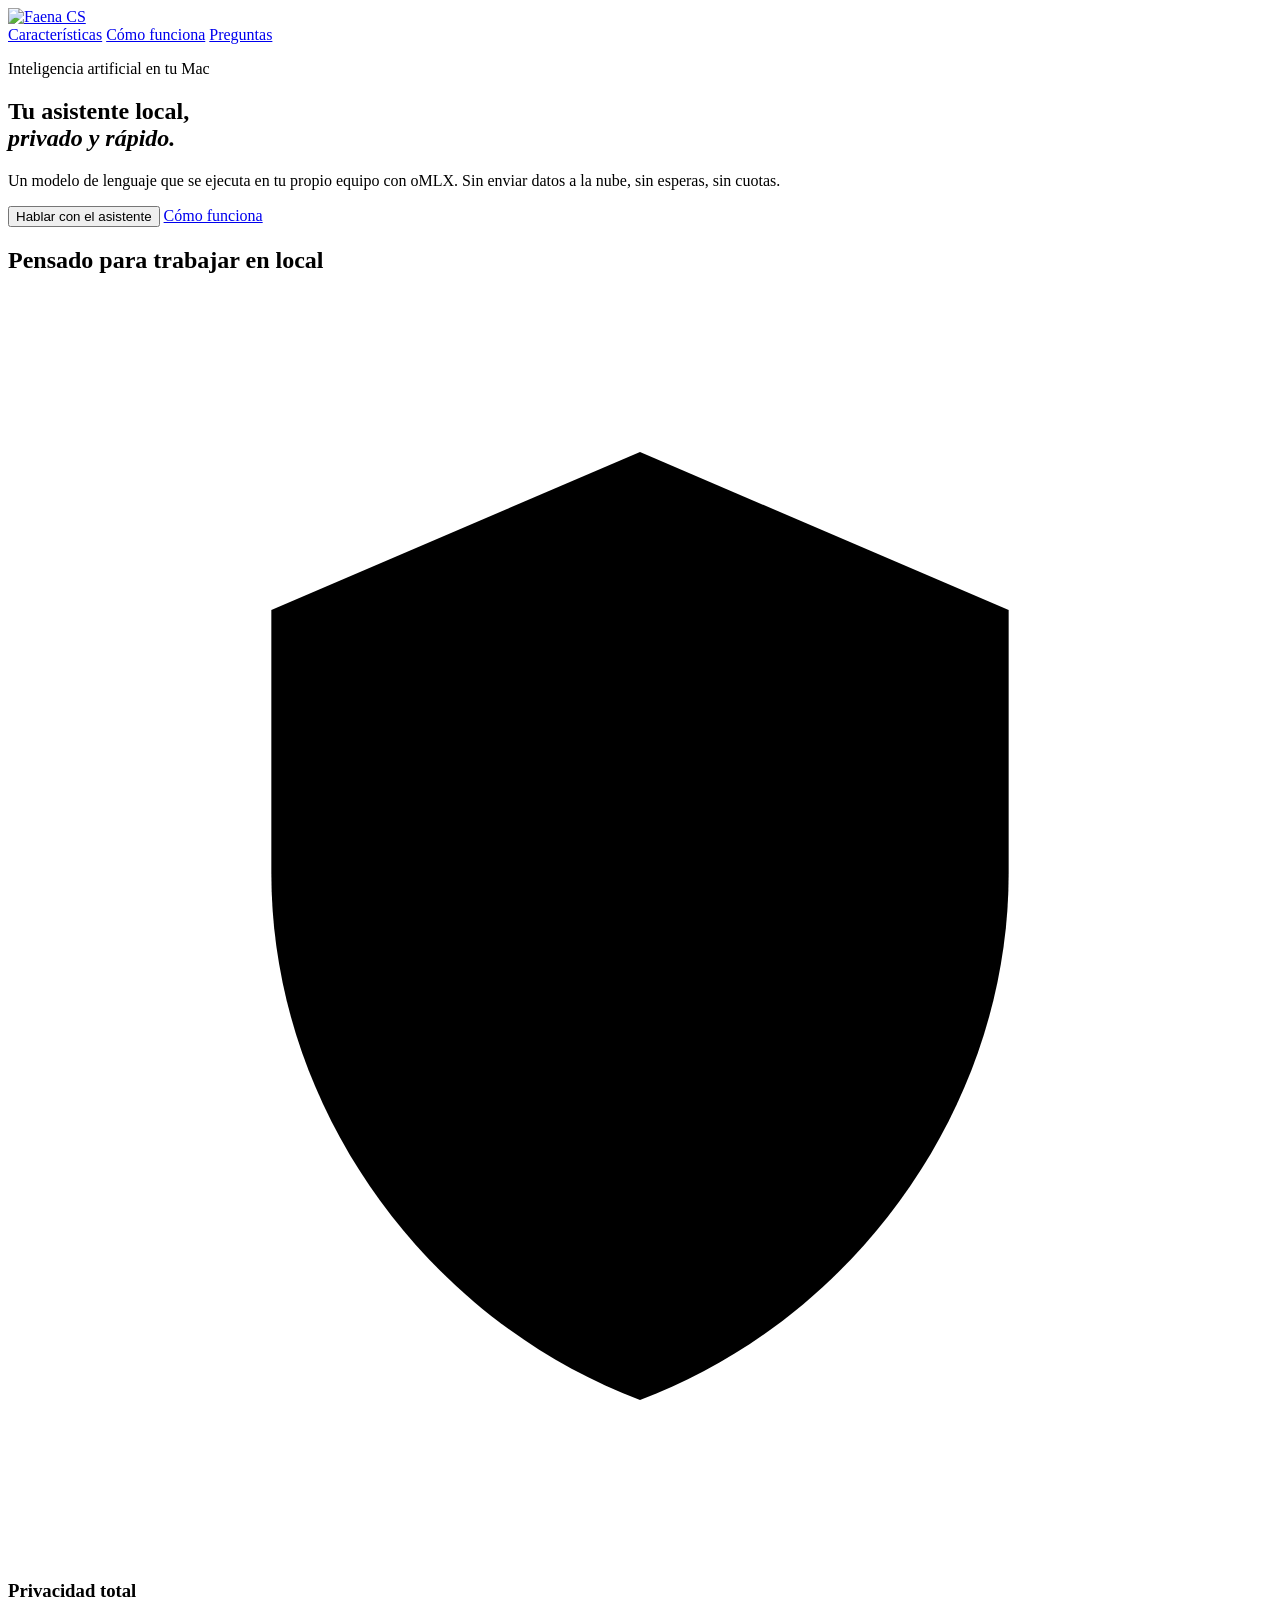
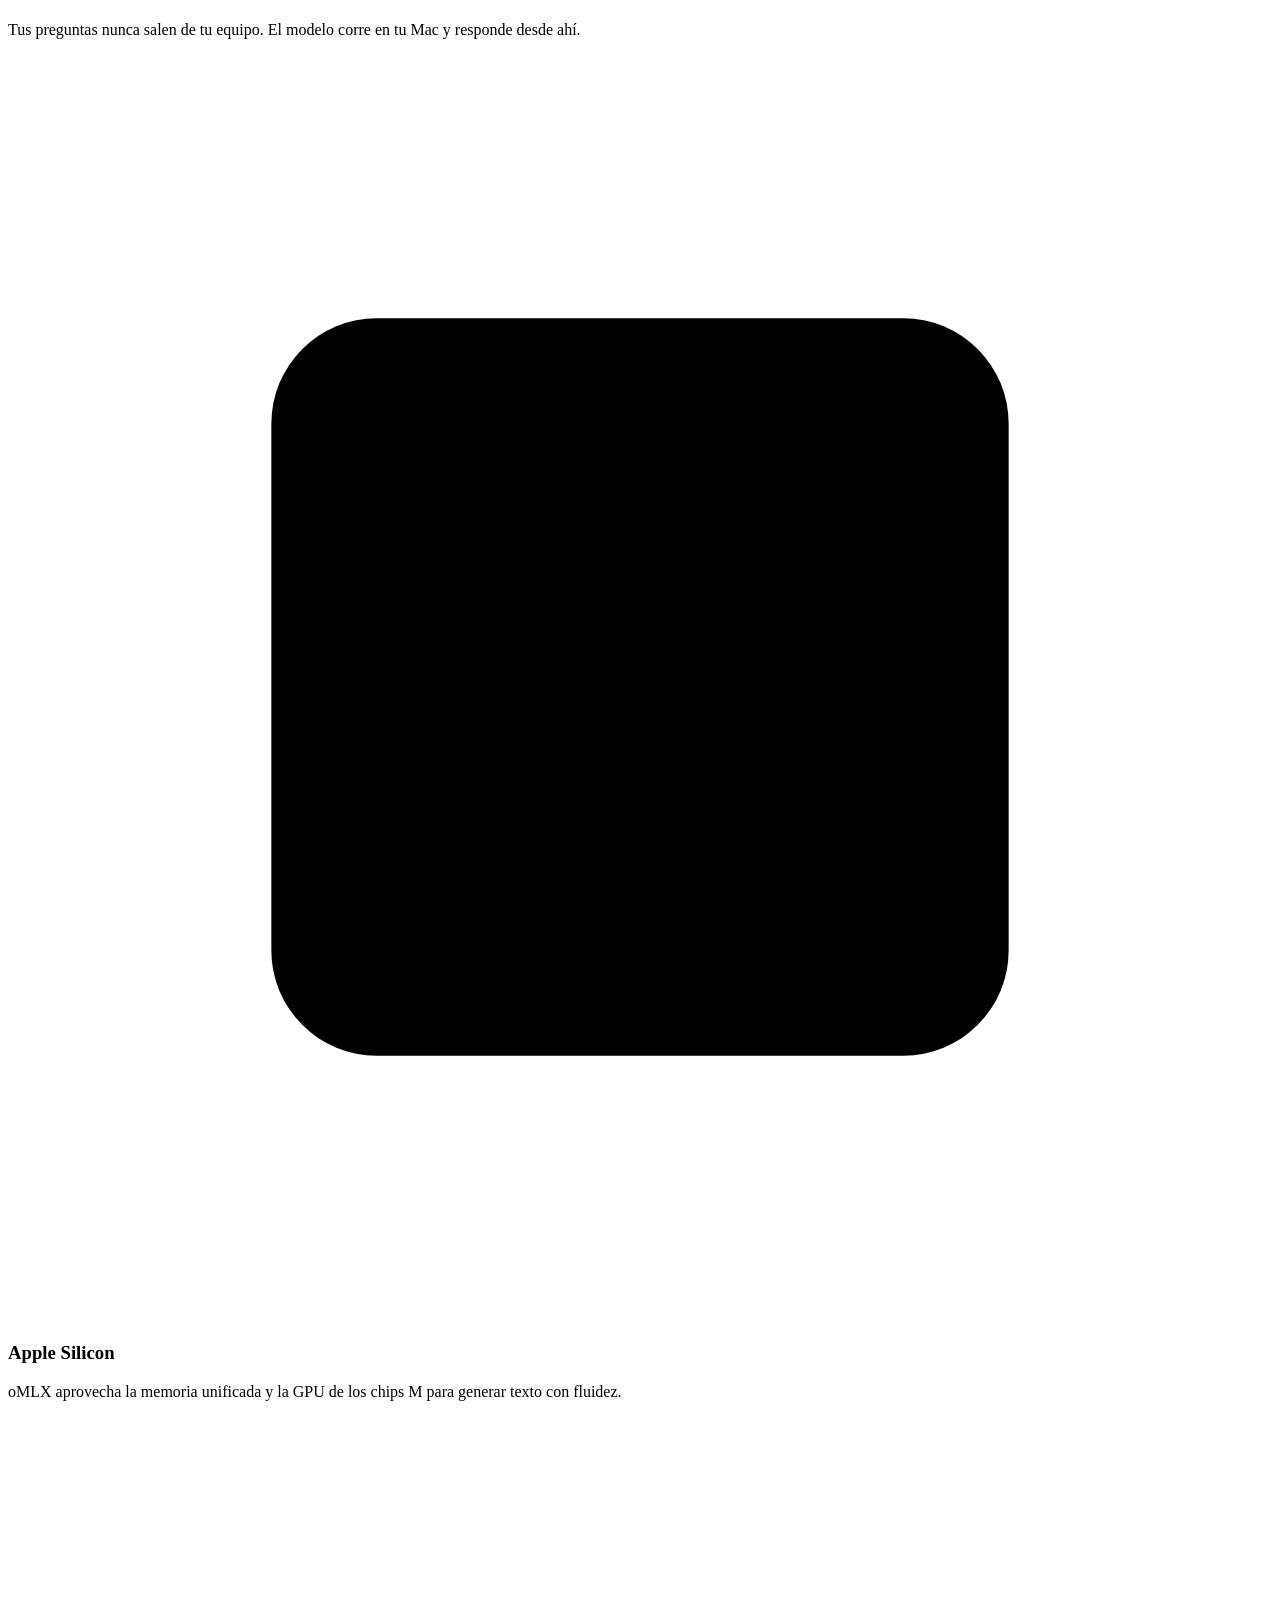
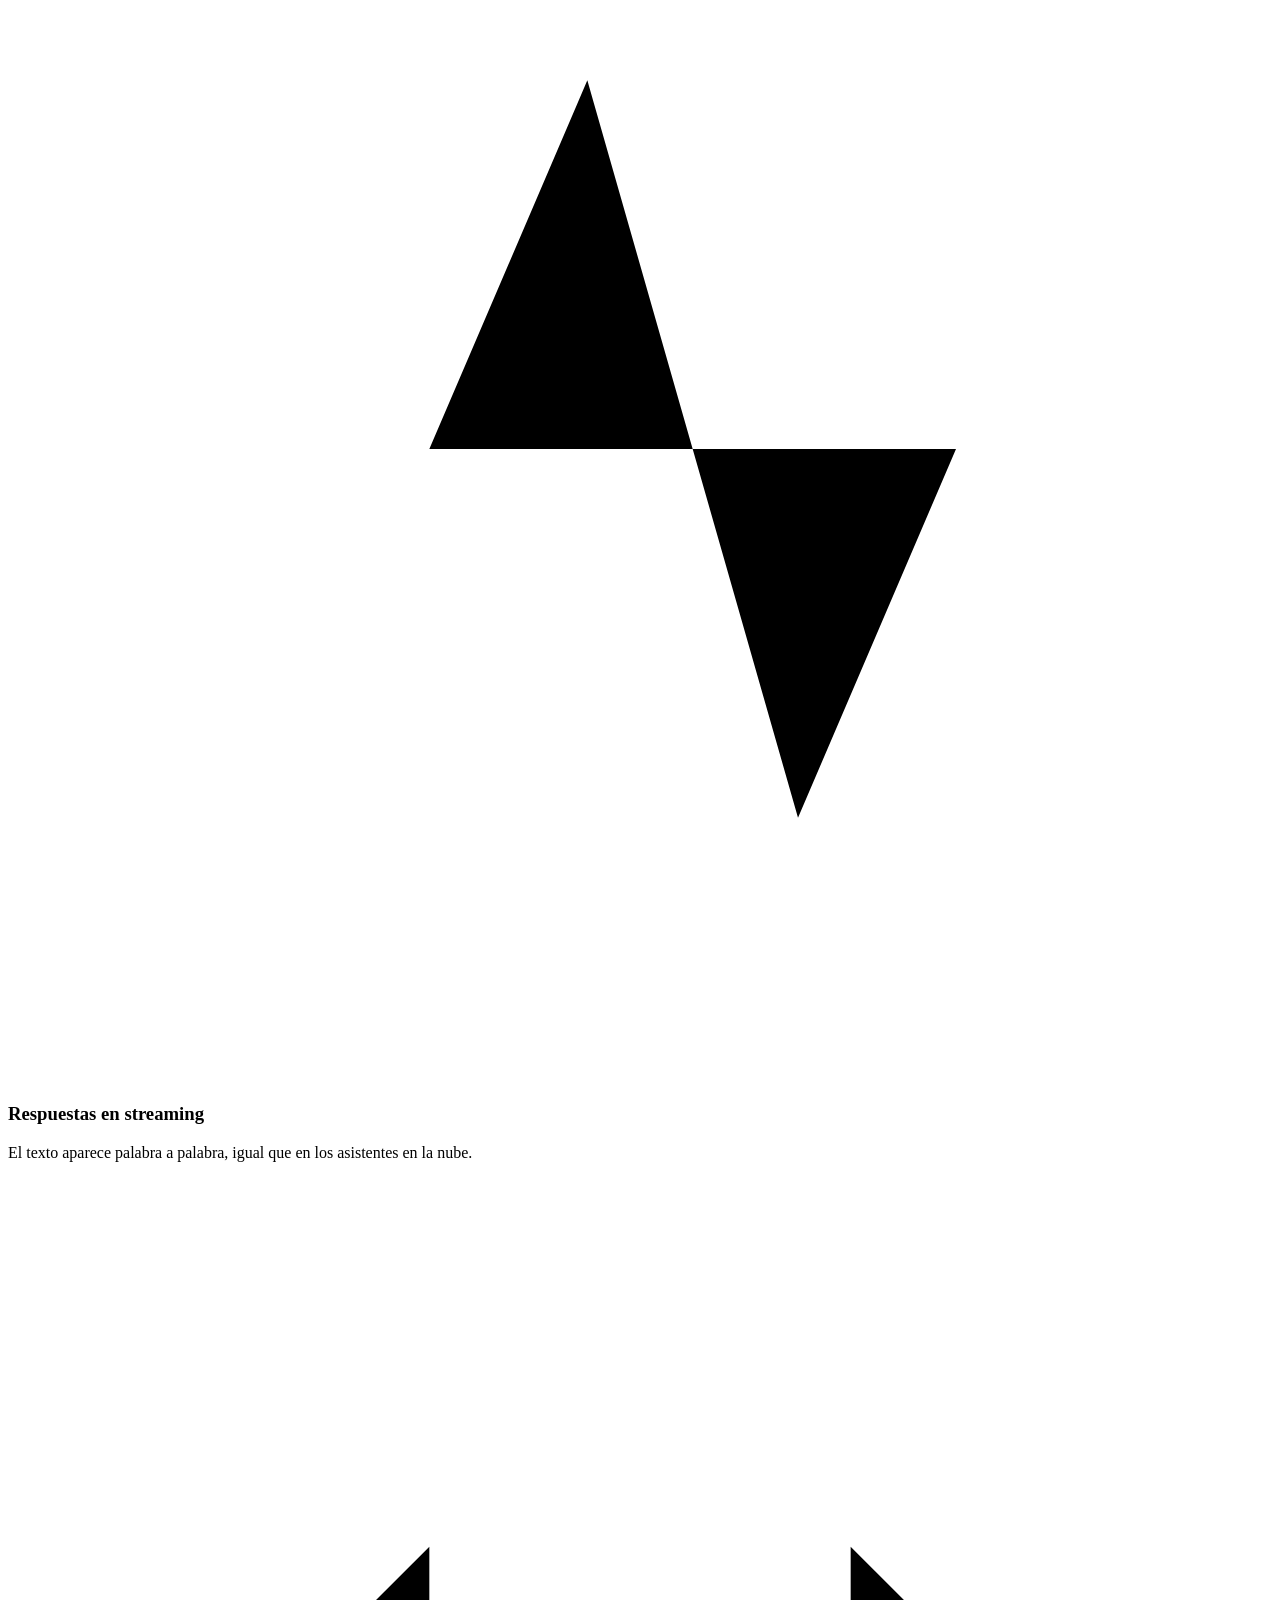
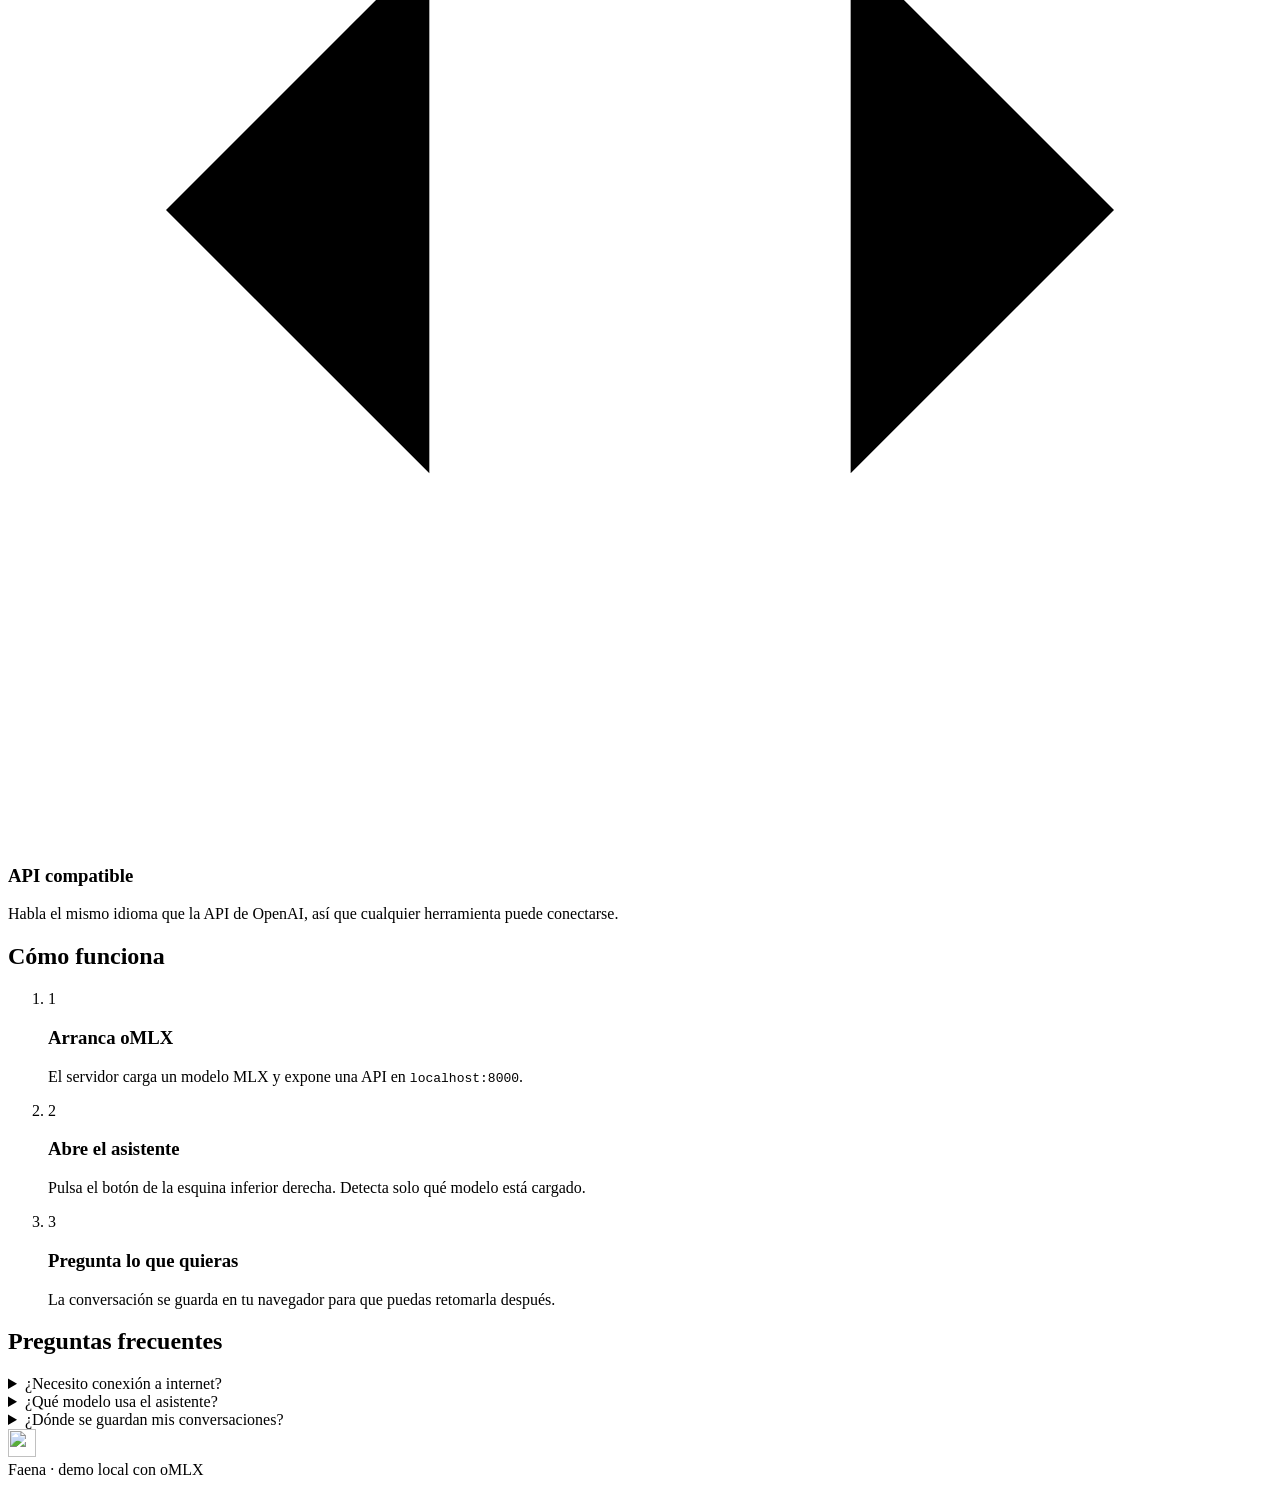
==== index.html @ 5f4c69a7 "Tema visual del asistente inspirado en wodobox.com - Paleta azul marino #002B49 + coral #FF375A, tip" ====
<!doctype html>
<html lang="es">
<head>
  <meta charset="utf-8">
  <meta name="viewport" content="width=device-width, initial-scale=1">
  <title>Faena · Asistente local</title>
  <meta name="description" content="Demo de un asistente de IA que se ejecuta en local con oMLX.">
  <link rel="icon" href="img/favicon.ico" sizes="any">
  <link rel="icon" type="image/png" sizes="32x32" href="img/favicon-32.png">
  <link rel="icon" type="image/png" sizes="16x16" href="img/favicon-16.png">
  <link rel="apple-touch-icon" href="img/apple-touch-icon.png">
  <link rel="preconnect" href="https://fonts.googleapis.com">
  <link rel="preconnect" href="https://fonts.gstatic.com" crossorigin>
  <link href="https://fonts.googleapis.com/css2?family=Inter:wght@400;500;600;700&family=Instrument+Serif:ital@0;1&family=Open+Sans:ital,wght@0,400;0,600;0,700;1,700&display=swap" rel="stylesheet">
  <link rel="stylesheet" href="css/site.css">
  <link rel="stylesheet" href="assistant/assistant.css">
</head>
<body>
  <header class="site-header">
    <div class="container nav">
      <a href="#" class="brand" aria-label="Faena — inicio"><img class="brand-symbol" src="img/faena-symbol.png" alt=""><img class="brand-wordmark" src="img/faena-wordmark.png" alt="Faena CS"></a>
      <nav aria-label="Principal">
        <a href="#caracteristicas">Características</a>
        <a href="#como-funciona">Cómo funciona</a>
        <a href="#faq">Preguntas</a>
      </nav>
    </div>
  </header>

  <main>
    <section class="hero">
      <div class="container">
        <p class="eyebrow">Inteligencia artificial en tu Mac</p>
        <h1>Tu asistente local,<br><em>privado y rápido.</em></h1>
        <p class="lead">Un modelo de lenguaje que se ejecuta en tu propio equipo con oMLX. Sin enviar datos a la nube, sin esperas, sin cuotas.</p>
        <div class="hero-actions">
          <button class="btn primary" type="button" data-open-assistant>Hablar con el asistente</button>
          <a class="btn ghost" href="#como-funciona">Cómo funciona</a>
        </div>
      </div>
    </section>

    <section id="caracteristicas" class="section">
      <div class="container">
        <h2 class="section-title">Pensado para trabajar en local</h2>
        <div class="features">
          <article class="feature">
            <div class="feature-icon" aria-hidden="true">
              <svg viewBox="0 0 24 24"><path d="M12 3l7 3v5c0 4.5-3 8.5-7 10-4-1.5-7-5.5-7-10V6l7-3z"/></svg>
            </div>
            <h3>Privacidad total</h3>
            <p>Tus preguntas nunca salen de tu equipo. El modelo corre en tu Mac y responde desde ahí.</p>
          </article>
          <article class="feature">
            <div class="feature-icon" aria-hidden="true">
              <svg viewBox="0 0 24 24"><rect x="5" y="5" width="14" height="14" rx="2"/><path d="M9 1v4M15 1v4M9 19v4M15 19v4M1 9h4M1 15h4M19 9h4M19 15h4"/></svg>
            </div>
            <h3>Apple Silicon</h3>
            <p>oMLX aprovecha la memoria unificada y la GPU de los chips M para generar texto con fluidez.</p>
          </article>
          <article class="feature">
            <div class="feature-icon" aria-hidden="true">
              <svg viewBox="0 0 24 24"><path d="M4 12h4l3-7 4 14 3-7h2"/></svg>
            </div>
            <h3>Respuestas en streaming</h3>
            <p>El texto aparece palabra a palabra, igual que en los asistentes en la nube.</p>
          </article>
          <article class="feature">
            <div class="feature-icon" aria-hidden="true">
              <svg viewBox="0 0 24 24"><path d="M8 7l-5 5 5 5M16 7l5 5-5 5M13 4l-2 16"/></svg>
            </div>
            <h3>API compatible</h3>
            <p>Habla el mismo idioma que la API de OpenAI, así que cualquier herramienta puede conectarse.</p>
          </article>
        </div>
      </div>
    </section>

    <section id="como-funciona" class="section alt">
      <div class="container">
        <h2 class="section-title">Cómo funciona</h2>
        <ol class="steps">
          <li><span class="step-n">1</span><div><h3>Arranca oMLX</h3><p>El servidor carga un modelo MLX y expone una API en <code>localhost:8000</code>.</p></div></li>
          <li><span class="step-n">2</span><div><h3>Abre el asistente</h3><p>Pulsa el botón de la esquina inferior derecha. Detecta solo qué modelo está cargado.</p></div></li>
          <li><span class="step-n">3</span><div><h3>Pregunta lo que quieras</h3><p>La conversación se guarda en tu navegador para que puedas retomarla después.</p></div></li>
        </ol>
      </div>
    </section>

    <section id="faq" class="section">
      <div class="container narrow">
        <h2 class="section-title">Preguntas frecuentes</h2>
        <details class="faq"><summary>¿Necesito conexión a internet?</summary><p>No para conversar: el modelo se ejecuta en tu equipo. Solo hace falta que oMLX esté en marcha.</p></details>
        <details class="faq"><summary>¿Qué modelo usa el asistente?</summary><p>El que tengas cargado en oMLX en ese momento. Si no hay ninguno cargado, usa el modelo por defecto del servidor.</p></details>
        <details class="faq"><summary>¿Dónde se guardan mis conversaciones?</summary><p>Solo en el almacenamiento local de este navegador. Puedes borrarlas con «Nueva conversación».</p></details>
      </div>
    </section>
  </main>

  <footer class="site-footer">
    <div class="container"><img class="footer-logo" src="img/faena-symbol.png" alt="" width="28" height="28"><div>Faena · demo local con oMLX</div></div>
  </footer>

  <script src="config.js"></script>
  <script src="contexto.js"></script>
  <script src="assistant/assistant.js"></script>
  <script>
    document.querySelectorAll('[data-open-assistant]').forEach(b => b.addEventListener('click', () => window.omlxAssistant?.open()));
  </script>
</body>
</html>
---- assistant/assistant.css ----
/* Widget del asistente oMLX — todo va bajo .oa-root para no chocar con la página */
.oa-root {
  --oa-bg: #ffffff;
  --oa-surface: #f5f4f1;
  --oa-text: #1a1a1a;
  --oa-muted: #75716a;
  --oa-border: #e6e2da;
  --oa-accent: #5b5bd6;
  --oa-accent-text: #ffffff;
  --oa-user: #5b5bd6;
  --oa-user-text: #ffffff;
  --oa-ok: #22a06b;
  --oa-err: #d9534f;
  --oa-shadow: 0 24px 60px rgba(20, 20, 40, .18), 0 4px 14px rgba(20, 20, 40, .08);
  font: 15px/1.55 'Inter', -apple-system, BlinkMacSystemFont, 'Segoe UI', sans-serif;
  color: var(--oa-text);
}
@media (prefers-color-scheme: dark) {
  .oa-root {
    --oa-bg: #19191d;
    --oa-surface: #222227;
    --oa-text: #ececee;
    --oa-muted: #a3a2a9;
    --oa-border: #2f2f36;
    --oa-accent: #8b8bff;
    --oa-accent-text: #0e0e1a;
    --oa-user: #3b3b8f;
    --oa-user-text: #f2f2ff;
    --oa-ok: #3ecf8e;
    --oa-err: #ff7b72;
    --oa-shadow: 0 24px 60px rgba(0, 0, 0, .55);
  }
}
.oa-root *, .oa-root *::before, .oa-root *::after { box-sizing: border-box; }

/* botón lanzador */
.oa-launcher {
  position: fixed; right: 24px; bottom: 24px; z-index: 2147483000;
  width: 60px; height: 60px; border-radius: 50%; border: none; cursor: pointer;
  background: var(--oa-accent); color: var(--oa-accent-text);
  box-shadow: 0 10px 30px color-mix(in srgb, var(--oa-accent) 45%, transparent);
  display: grid; place-items: center;
  transition: transform .2s ease, box-shadow .2s ease;
}
.oa-launcher:hover { transform: scale(1.06); }
.oa-launcher:focus-visible { outline: 3px solid color-mix(in srgb, var(--oa-accent) 45%, transparent); outline-offset: 3px; }
.oa-launcher svg { width: 26px; height: 26px; fill: none; stroke: currentColor; stroke-width: 2; stroke-linecap: round; stroke-linejoin: round; position: absolute; transition: transform .25s ease, opacity .2s ease; }
.oa-launcher .oa-ic-close { opacity: 0; transform: rotate(-90deg) scale(.6); }
.oa-open .oa-launcher .oa-ic-chat { opacity: 0; transform: rotate(90deg) scale(.6); }
.oa-open .oa-launcher .oa-ic-close { opacity: 1; transform: none; }
.oa-launcher .oa-dot { position: absolute; top: 3px; right: 3px; width: 13px; height: 13px; border: 2px solid var(--oa-bg); }

.oa-dot { display: inline-block; width: 8px; height: 8px; border-radius: 50%; background: var(--oa-muted); flex: none; }
.oa-dot[data-state="ok"] { background: var(--oa-ok); }
.oa-dot[data-state="error"] { background: var(--oa-err); }
.oa-dot[data-state="checking"] { animation: oa-pulse 1.2s ease-in-out infinite; }
@keyframes oa-pulse { 50% { opacity: .35; } }

/* panel */
.oa-panel {
  position: fixed; right: 24px; bottom: 100px; z-index: 2147483000;
  width: var(--oa-w, 380px); height: var(--oa-h, min(580px, calc(100vh - 130px)));
  max-width: calc(100vw - 48px); max-height: calc(100vh - 124px);
  background: var(--oa-bg); border: 1px solid var(--oa-border); border-radius: 20px;
  box-shadow: var(--oa-shadow);
  display: flex; flex-direction: column; overflow: hidden;
  transform-origin: bottom right;
  opacity: 0; transform: translateY(12px) scale(.96); pointer-events: none; visibility: hidden;
  transition: opacity .2s ease, transform .22s cubic-bezier(.2, .9, .3, 1.1), visibility 0s linear .22s;
}
.oa-open .oa-panel { opacity: 1; transform: none; pointer-events: auto; visibility: visible; transition-delay: 0s; }
.oa-panel { transition-property: opacity, transform, visibility, width, height; transition-duration: .2s, .22s, 0s, .2s, .2s; }
.oa-expanded .oa-panel { width: min(880px, calc(100vw - 48px)); height: calc(100vh - 124px); }
.oa-resizing .oa-panel { transition: none; }
.oa-resizing, .oa-resizing * { user-select: none; -webkit-user-select: none; }

/* bordes para cambiar el tamaño (el panel crece hacia arriba y a la izquierda) */
.oa-resize { position: absolute; z-index: 3; touch-action: none; }
.oa-resize-n { top: 0; left: 18px; right: 0; height: 6px; cursor: ns-resize; }
.oa-resize-w { left: 0; top: 18px; bottom: 0; width: 6px; cursor: ew-resize; }
.oa-resize-nw { top: 0; left: 0; width: 18px; height: 18px; cursor: nwse-resize; }
.oa-resize-nw::before { content: ''; position: absolute; top: 6px; left: 6px; width: 8px; height: 8px; border-top: 2px solid var(--oa-muted); border-left: 2px solid var(--oa-muted); border-top-left-radius: 4px; opacity: 0; transition: opacity .15s; }
.oa-panel:hover .oa-resize-nw::before, .oa-resizing .oa-resize-nw::before { opacity: .55; }
.oa-expand .oa-ic-shrink { display: none; }
.oa-expanded .oa-expand .oa-ic-expand { display: none; }
.oa-expanded .oa-expand .oa-ic-shrink { display: block; }

.oa-header { display: flex; align-items: center; gap: 12px; padding: 14px 14px 14px 18px; border-bottom: 1px solid var(--oa-border); }
.oa-avatar { width: 34px; height: 34px; border-radius: 10px; flex: none; background: linear-gradient(135deg, var(--oa-accent), color-mix(in srgb, var(--oa-accent) 45%, #f5a3c7)); }
.oa-avatar.oa-avatar-img { background: none; border-radius: 0; object-fit: contain; }
.oa-title { flex: 1; min-width: 0; }
.oa-title strong { display: block; font-size: 15px; font-weight: 600; letter-spacing: -.01em; }
.oa-status { display: flex; align-items: center; gap: 6px; font-size: 12px; color: var(--oa-muted); white-space: nowrap; overflow: hidden; }
.oa-status span:last-child { overflow: hidden; text-overflow: ellipsis; }
.oa-icon-btn { width: 34px; height: 34px; border-radius: 9px; border: none; background: transparent; color: var(--oa-muted); cursor: pointer; display: grid; place-items: center; flex: none; }
.oa-icon-btn:hover { background: var(--oa-surface); color: var(--oa-text); }
.oa-icon-btn svg { width: 18px; height: 18px; fill: none; stroke: currentColor; stroke-width: 2; stroke-linecap: round; stroke-linejoin: round; }

/* mensajes */
.oa-messages { flex: 1; overflow-y: auto; padding: 18px 16px; display: flex; flex-direction: column; gap: 12px; scroll-behavior: smooth; }
.oa-msg { max-width: 86%; padding: 10px 14px; border-radius: 16px; word-wrap: break-word; overflow-wrap: anywhere; animation: oa-in .2s ease; }
@keyframes oa-in { from { opacity: 0; transform: translateY(4px); } }
.oa-msg.oa-assistant { align-self: flex-start; background: var(--oa-surface); border-bottom-left-radius: 6px; }
.oa-msg.oa-user { align-self: flex-end; background: var(--oa-user); color: var(--oa-user-text); border-bottom-right-radius: 6px; white-space: pre-wrap; }
.oa-msg.oa-error { align-self: stretch; max-width: none; background: color-mix(in srgb, var(--oa-err) 10%, transparent); color: var(--oa-err); border: 1px solid color-mix(in srgb, var(--oa-err) 30%, transparent); font-size: 14px; }
.oa-msg.oa-error button { margin-top: 8px; font: inherit; font-size: 13px; font-weight: 600; background: none; border: 1px solid currentColor; color: inherit; border-radius: 8px; padding: 4px 10px; cursor: pointer; }
.oa-msg p { margin: 0 0 8px; }
.oa-msg p:last-child, .oa-msg ul:last-child, .oa-msg ol:last-child, .oa-msg pre:last-child { margin-bottom: 0; }
.oa-msg ul, .oa-msg ol { margin: 0 0 8px; padding-left: 20px; }
.oa-msg h4 { margin: 4px 0 6px; font-size: 15px; }
.oa-msg a { color: var(--oa-accent); }
.oa-msg code { font-family: ui-monospace, SFMono-Regular, Menlo, monospace; font-size: 12.5px; background: color-mix(in srgb, var(--oa-text) 8%, transparent); padding: 1px 5px; border-radius: 5px; }
.oa-msg pre { margin: 0 0 8px; padding: 10px 12px; border-radius: 10px; background: color-mix(in srgb, var(--oa-text) 7%, transparent); overflow-x: auto; }
.oa-msg pre code { background: none; padding: 0; white-space: pre; }
.oa-meta { font-size: 11px; color: var(--oa-muted); margin-top: 6px; }

.oa-typing { display: inline-flex; gap: 4px; padding: 4px 0; }
.oa-typing i { width: 7px; height: 7px; border-radius: 50%; background: var(--oa-muted); animation: oa-bounce 1.2s infinite ease-in-out; }
.oa-typing i:nth-child(2) { animation-delay: .15s; }
.oa-typing i:nth-child(3) { animation-delay: .3s; }
@keyframes oa-bounce { 0%, 60%, 100% { transform: translateY(0); opacity: .4; } 30% { transform: translateY(-4px); opacity: 1; } }

/* solicitud lista para enviar */
.oa-ticket-bar { display: flex; flex-wrap: wrap; align-items: center; gap: 8px; margin-top: 12px; padding-top: 10px; border-top: 1px solid var(--oa-border); }
.oa-ticket-bar button { font: inherit; font-size: 13px; font-weight: 600; border-radius: 9px; padding: 7px 14px; cursor: pointer; border: 1px solid var(--oa-accent); }
.oa-ticket-send { background: var(--oa-accent); color: var(--oa-accent-text); }
.oa-ticket-fix { background: transparent; color: var(--oa-accent); }
.oa-ticket-bar button:disabled { opacity: .45; cursor: default; }
.oa-ticket-status { font-size: 12px; color: var(--oa-muted); flex-basis: 100%; }
.oa-ticket-status:empty { display: none; }
.oa-ticket-sent { font-size: 12.5px; font-weight: 600; color: var(--oa-ok); }

/* preguntas sugeridas */
.oa-suggest { display: flex; flex-wrap: wrap; gap: 6px; margin-top: -2px; }
.oa-suggest button { font: inherit; font-size: 13px; color: var(--oa-accent); background: transparent; border: 1px solid color-mix(in srgb, var(--oa-accent) 40%, transparent); border-radius: 999px; padding: 6px 12px; cursor: pointer; text-align: left; transition: background .15s; }
.oa-suggest button:hover { background: color-mix(in srgb, var(--oa-accent) 10%, transparent); }

/* entrada */
.oa-composer { padding: 12px; border-top: 1px solid var(--oa-border); }
.oa-input-wrap { display: flex; align-items: flex-end; gap: 8px; background: var(--oa-surface); border: 1px solid var(--oa-border); border-radius: 14px; padding: 6px 6px 6px 14px; transition: border-color .15s, box-shadow .15s; }
.oa-input-wrap:focus-within { border-color: var(--oa-accent); box-shadow: 0 0 0 3px color-mix(in srgb, var(--oa-accent) 18%, transparent); }
.oa-input { flex: 1; border: none; background: transparent; color: var(--oa-text); font: inherit; resize: none; outline: none; max-height: 140px; padding: 7px 0; line-height: 1.45; }
.oa-input::placeholder { color: var(--oa-muted); }
.oa-send { width: 36px; height: 36px; border-radius: 10px; border: none; background: var(--oa-accent); color: var(--oa-accent-text); cursor: pointer; display: grid; place-items: center; flex: none; transition: opacity .15s, transform .15s; }
.oa-send:disabled { opacity: .35; cursor: default; }
.oa-send:not(:disabled):hover { transform: scale(1.05); }
.oa-send svg { width: 18px; height: 18px; fill: none; stroke: currentColor; stroke-width: 2.2; stroke-linecap: round; stroke-linejoin: round; }
.oa-send .oa-ic-stop { display: none; fill: currentColor; stroke: none; }
.oa-busy .oa-send .oa-ic-send { display: none; }
.oa-busy .oa-send .oa-ic-stop { display: block; }
.oa-attach { width: 32px; height: 36px; margin-left: -8px; border: none; background: transparent; color: var(--oa-muted); cursor: pointer; display: grid; place-items: center; flex: none; border-radius: 9px; }
.oa-attach:hover { color: var(--oa-text); background: color-mix(in srgb, var(--oa-text) 7%, transparent); }
.oa-attach svg { width: 19px; height: 19px; fill: none; stroke: currentColor; stroke-width: 2; stroke-linecap: round; stroke-linejoin: round; }

/* adjuntos: bandeja de pendientes y chips */
.oa-tray { display: flex; flex-wrap: wrap; gap: 6px; margin-bottom: 8px; max-height: 132px; overflow-y: auto; }
.oa-tray[hidden] { display: none; }
.oa-chip { position: relative; display: flex; align-items: center; gap: 8px; max-width: 220px; padding: 5px 26px 5px 5px; border-radius: 10px; background: var(--oa-surface); border: 1px solid var(--oa-border); font-size: 12px; line-height: 1.3; animation: oa-in .15s ease; }
.oa-chip img { width: 36px; height: 36px; object-fit: cover; border-radius: 7px; flex: none; }
.oa-chip-icon { width: 36px; height: 36px; border-radius: 7px; flex: none; display: grid; place-items: center; background: color-mix(in srgb, var(--oa-accent) 14%, transparent); color: var(--oa-accent); }
.oa-chip-icon svg { width: 18px; height: 18px; fill: none; stroke: currentColor; stroke-width: 2; stroke-linecap: round; stroke-linejoin: round; }
.oa-chip-text { min-width: 0; display: flex; flex-direction: column; }
.oa-chip-text b { font-weight: 600; white-space: nowrap; overflow: hidden; text-overflow: ellipsis; }
.oa-chip-text small { color: var(--oa-muted); font-size: 11px; white-space: nowrap; overflow: hidden; text-overflow: ellipsis; }
.oa-chip-loading .oa-chip-icon, .oa-chip-loading img { animation: oa-pulse 1.2s ease-in-out infinite; }
.oa-chip-error { border-color: color-mix(in srgb, var(--oa-err) 45%, transparent); }
.oa-chip-error .oa-chip-icon { background: color-mix(in srgb, var(--oa-err) 14%, transparent); color: var(--oa-err); }
.oa-chip-error small { color: var(--oa-err); white-space: normal; }
.oa-chip-x { position: absolute; top: 4px; right: 4px; width: 18px; height: 18px; border-radius: 50%; border: none; background: transparent; color: var(--oa-muted); cursor: pointer; font-size: 15px; line-height: 1; display: grid; place-items: center; }
.oa-chip-x:hover { background: color-mix(in srgb, var(--oa-text) 10%, transparent); color: var(--oa-text); }

/* adjuntos dentro de la burbuja del usuario */
.oa-atts { display: flex; flex-wrap: wrap; gap: 6px; margin-top: 8px; }
.oa-msg.oa-user > div:first-child + .oa-atts { margin-top: 8px; }
.oa-msg.oa-user > .oa-atts:first-child { margin-top: 0; }
.oa-msg.oa-user .oa-chip { padding-right: 8px; background: color-mix(in srgb, #fff 16%, transparent); border-color: color-mix(in srgb, #fff 22%, transparent); color: inherit; white-space: normal; }
.oa-msg.oa-user .oa-chip small { color: inherit; opacity: .75; }
.oa-msg.oa-user .oa-chip-icon { background: color-mix(in srgb, #fff 20%, transparent); color: inherit; }
.oa-msg.oa-user .oa-chip-image { padding: 3px; max-width: 100%; }
.oa-msg.oa-user .oa-chip-image img { width: auto; height: auto; max-width: 220px; max-height: 160px; border-radius: 8px; }
.oa-msg.oa-user .oa-chip-image .oa-chip-text { display: none; }

/* zona de soltar archivos */
.oa-drop { position: absolute; inset: 8px; border-radius: 16px; border: 2px dashed var(--oa-accent); background: color-mix(in srgb, var(--oa-bg) 88%, transparent); backdrop-filter: blur(2px); display: none; place-items: center; pointer-events: none; z-index: 2; }
.oa-drop div { display: flex; flex-direction: column; align-items: center; gap: 10px; color: var(--oa-accent); font-weight: 600; }
.oa-drop svg { width: 34px; height: 34px; fill: none; stroke: currentColor; stroke-width: 2; stroke-linecap: round; stroke-linejoin: round; }
.oa-dragging .oa-drop { display: grid; }

.oa-footnote { font-size: 11px; color: var(--oa-muted); text-align: center; margin-top: 8px; }

@media (max-width: 480px) {
  .oa-panel, .oa-expanded .oa-panel { right: 0; bottom: 0; width: 100%; height: 100%; max-width: none; max-height: none; border-radius: 0; border: none; }
  .oa-resize, .oa-expand { display: none; }
  .oa-launcher { right: 16px; bottom: 16px; }
  .oa-open .oa-launcher { display: none; }
}
@media (prefers-reduced-motion: reduce) {
  .oa-root *, .oa-root *::before, .oa-root *::after { animation: none !important; transition: none !important; }
}

/* =====================================================================
   TEMA «Wodobox» — azul marino #002B49 + coral #FF375A, Open Sans,
   botones píldora y degradado coral → azul marino.
   Para volver al tema anterior basta con borrar este bloque.
   ===================================================================== */
.oa-root {
  --oa-navy: #002b49;
  --oa-coral: #ff375a;
  --oa-grad: linear-gradient(90deg, #ff375a 0%, #002b49 100%);
  --oa-bg: #ffffff;
  --oa-surface: #f0f4f8;
  --oa-text: #4b4f58;
  --oa-heading: #002b49;
  --oa-muted: #7d7d82;
  --oa-border: #dddde1;
  --oa-accent: #ff375a;
  --oa-accent-text: #ffffff;
  --oa-user: #002b49;
  --oa-user-text: #ffffff;
  --oa-link: #0170b9;
  --oa-ok: #1fa971;
  --oa-err: #c62828;
  --oa-shadow: 0 24px 60px rgba(0, 43, 73, .22), 0 4px 14px rgba(0, 43, 73, .10);
  font-family: 'Open Sans', -apple-system, BlinkMacSystemFont, 'Segoe UI', sans-serif;
}
@media (prefers-color-scheme: dark) {
  .oa-root {
    --oa-bg: #0d2031;
    --oa-surface: #16304a;
    --oa-text: #e3eaf1;
    --oa-heading: #ffffff;
    --oa-muted: #9fb2c4;
    --oa-border: #244360;
    --oa-accent: #ff4b6c;
    --oa-user: #ff375a;
    --oa-link: #6bb8ff;
    --oa-err: #ff8a8a;
    --oa-shadow: 0 24px 60px rgba(0, 0, 0, .6);
  }
}

/* lanzador con el degradado de la marca */
.oa-root .oa-launcher { background: linear-gradient(135deg, #ff375a 0%, #002b49 100%); color: #fff; box-shadow: 0 10px 28px rgba(255, 55, 90, .38); }
.oa-root .oa-launcher .oa-dot { border-color: #fff; }

/* panel y cabecera */
.oa-root .oa-panel { border-radius: 24px; border-color: transparent; }
.oa-root .oa-header { background: var(--oa-grad); border-bottom: none; padding: 16px 14px 16px 18px; }
.oa-root .oa-title strong { color: #fff; font-weight: 700; font-size: 16px; letter-spacing: 0; }
.oa-root .oa-status { color: rgba(255, 255, 255, .85); }
.oa-root .oa-icon-btn { color: rgba(255, 255, 255, .9); border-radius: 50%; }
.oa-root .oa-icon-btn:hover { background: rgba(255, 255, 255, .16); color: #fff; }
.oa-root .oa-avatar { background: #fff; border-radius: 50%; }
.oa-root .oa-avatar.oa-avatar-img { background: #fff; border-radius: 50%; padding: 4px; width: 38px; height: 38px; }
.oa-root .oa-resize-nw::before { border-color: rgba(255, 255, 255, .8); }

/* mensajes */
.oa-root .oa-msg { border-radius: 18px; }
.oa-root .oa-msg.oa-assistant { background: var(--oa-surface); border-bottom-left-radius: 6px; }
.oa-root .oa-msg.oa-user { background: var(--oa-user); color: var(--oa-user-text); border-bottom-right-radius: 6px; }
.oa-root .oa-msg h4, .oa-root .oa-msg.oa-assistant strong { color: var(--oa-heading); }
.oa-root .oa-msg a { color: var(--oa-link); }
.oa-root .oa-typing i { background: var(--oa-coral); }

/* preguntas sugeridas: píldoras coral */
.oa-root .oa-suggest button { border-radius: 800px; border: 1.5px solid var(--oa-accent); color: var(--oa-accent); font-weight: 600; padding: 7px 14px; }
.oa-root .oa-suggest button:hover { background: var(--oa-accent); color: #fff; }

/* cuadro de texto en píldora y botón de envío coral */
.oa-root .oa-composer { border-top-color: var(--oa-border); }
.oa-root .oa-input-wrap { border-radius: 28px; background: var(--oa-surface); border-color: transparent; padding: 6px 6px 6px 16px; }
.oa-root .oa-input-wrap:focus-within { border-color: var(--oa-accent); box-shadow: 0 0 0 3px rgba(255, 55, 90, .15); }
.oa-root .oa-send { border-radius: 50%; background: var(--oa-accent); width: 38px; height: 38px; box-shadow: 0 4px 12px rgba(255, 55, 90, .35); }
.oa-root .oa-attach { border-radius: 50%; }

/* solicitud lista para enviar */
.oa-root .oa-ticket-bar button { border-radius: 800px; padding: 8px 18px; }
.oa-root .oa-ticket-send { background: var(--oa-accent); border-color: var(--oa-accent); color: #fff; }
.oa-root .oa-ticket-fix { background: transparent; border-color: var(--oa-heading); color: var(--oa-heading); }

/* adjuntos */
.oa-root .oa-chip { border-radius: 12px; }
.oa-root .oa-chip-icon { background: rgba(255, 55, 90, .12); color: var(--oa-accent); }
.oa-root .oa-drop { border-color: var(--oa-accent); }
.oa-root .oa-drop div { color: var(--oa-accent); }
@media (max-width: 480px) {
  .oa-root .oa-panel { border-radius: 0; }
}
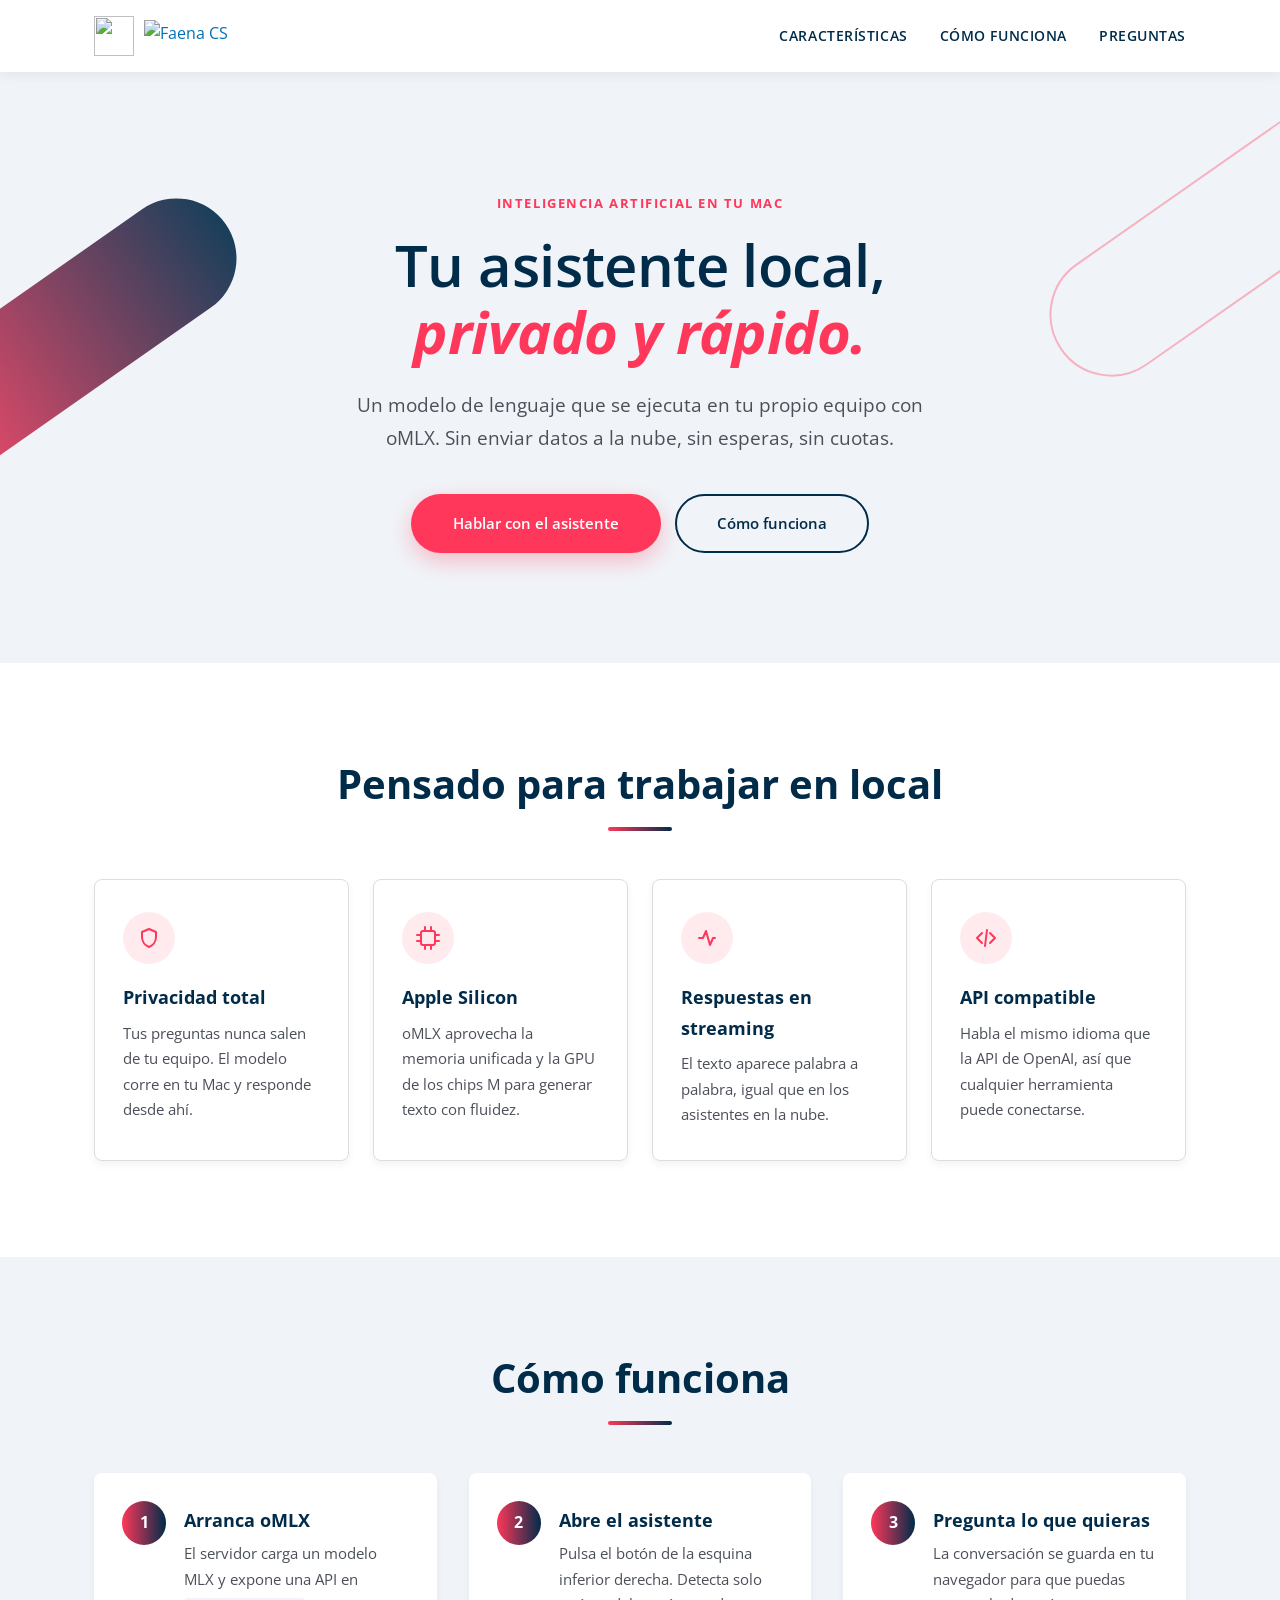
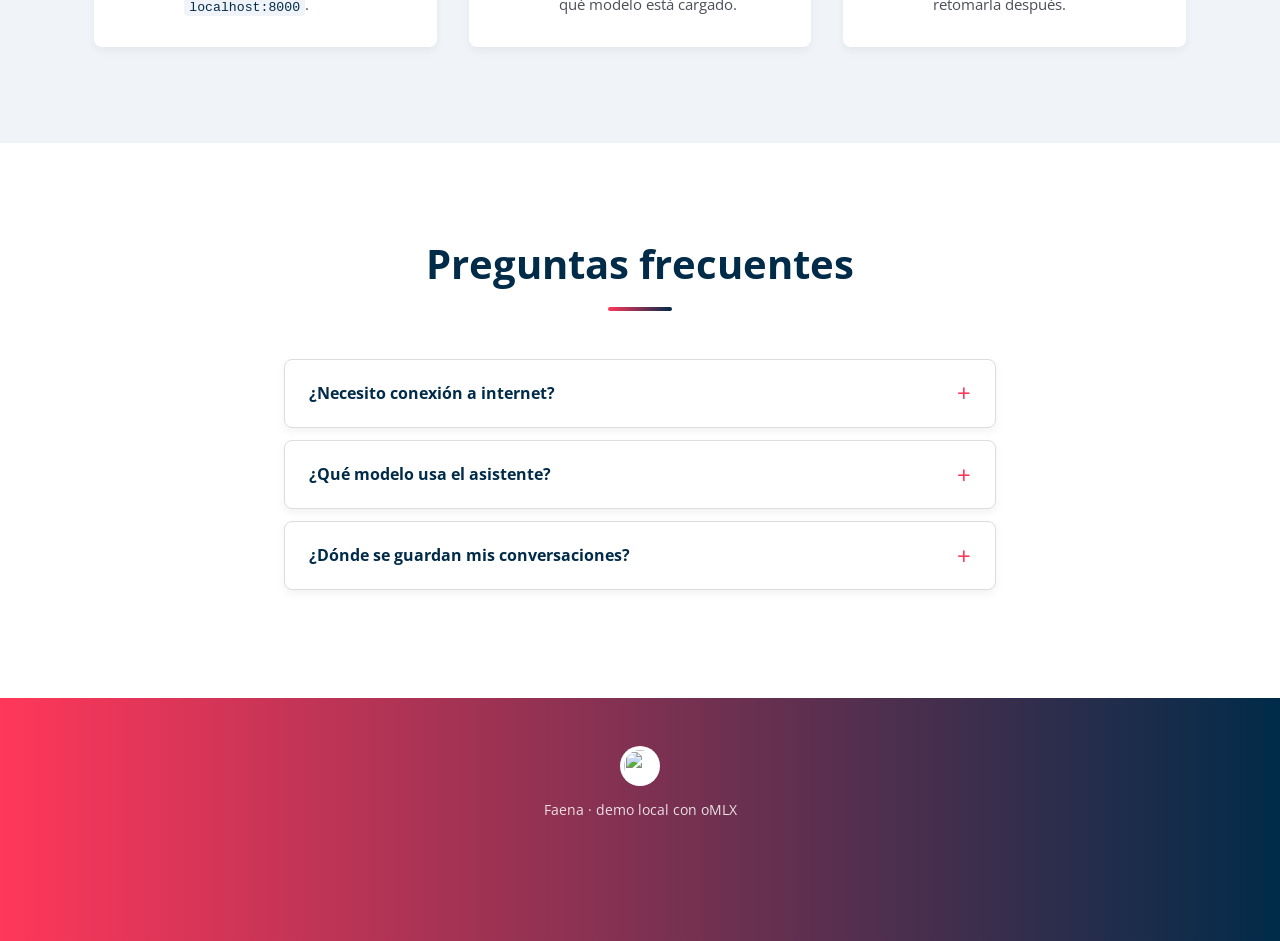
==== commit f433e882: "Estilo de la página inspirado en wodobox.com (mismo contenido) - Open Sans, azul marino #002B49 y co" ====
--- a/index.html
+++ b/index.html
@@ -5,13 +5,13 @@
   <meta name="viewport" content="width=device-width, initial-scale=1">
   <title>Faena · Asistente local</title>
   <meta name="description" content="Demo de un asistente de IA que se ejecuta en local con oMLX.">
-  <link rel="icon" href="img/favicon.ico" sizes="any">
-  <link rel="icon" type="image/png" sizes="32x32" href="img/favicon-32.png">
-  <link rel="icon" type="image/png" sizes="16x16" href="img/favicon-16.png">
-  <link rel="apple-touch-icon" href="img/apple-touch-icon.png">
+  <link rel="icon" href="img/wodobox-favicon.ico" sizes="any">
+  <link rel="icon" type="image/png" sizes="32x32" href="img/wodobox-favicon-32.png">
+  <link rel="icon" type="image/png" sizes="16x16" href="img/wodobox-favicon-16.png">
+  <link rel="apple-touch-icon" href="img/wodobox-apple-touch-icon.png">
   <link rel="preconnect" href="https://fonts.googleapis.com">
   <link rel="preconnect" href="https://fonts.gstatic.com" crossorigin>
-  <link href="https://fonts.googleapis.com/css2?family=Inter:wght@400;500;600;700&family=Instrument+Serif:ital@0;1&family=Open+Sans:ital,wght@0,400;0,600;0,700;1,700&display=swap" rel="stylesheet">
+  <link href="https://fonts.googleapis.com/css2?family=Open+Sans:ital,wght@0,400;0,600;0,700;1,700&display=swap" rel="stylesheet">
   <link rel="stylesheet" href="css/site.css">
   <link rel="stylesheet" href="assistant/assistant.css">
 </head>
--- a/css/site.css
+++ b/css/site.css
@@ -0,0 +1,148 @@
+/* Estilo de la página inspirado en wodobox.com:
+   azul marino #002B49 + coral #FF375A, Open Sans, botones píldora,
+   fondos gris azulado y degradado coral → azul marino. */
+:root {
+  --navy: #002b49;
+  --coral: #ff375a;
+  --grad: linear-gradient(90deg, #ff375a 0%, #002b49 100%);
+  --bg: #ffffff;
+  --bg-soft: #f0f4f8;
+  --surface: #ffffff;
+  --text: #4b4f58;
+  --heading: #002b49;
+  --muted: #7d7d82;
+  --border: #dddde1;
+  --accent: #ff375a;
+  --accent-soft: rgba(255, 55, 90, .10);
+  --link: #0170b9;
+  --radius: 8px;
+  --shadow: 0 4px 8px rgba(0, 0, 0, .05);
+  --font: 'Open Sans', -apple-system, BlinkMacSystemFont, 'Segoe UI', sans-serif;
+  color-scheme: light;
+}
+@media (prefers-color-scheme: dark) {
+  :root {
+    --bg: #0b1c2c;
+    --bg-soft: #0f2437;
+    --surface: #14304a;
+    --text: #d6dee6;
+    --heading: #ffffff;
+    --muted: #9fb2c4;
+    --border: #244360;
+    --accent: #ff4b6c;
+    --accent-soft: rgba(255, 75, 108, .14);
+    --link: #6bb8ff;
+    --shadow: 0 4px 14px rgba(0, 0, 0, .35);
+    color-scheme: dark;
+  }
+}
+
+* { box-sizing: border-box; }
+html { scroll-behavior: smooth; }
+body {
+  margin: 0;
+  background: var(--bg);
+  color: var(--text);
+  font: 16px/1.7 var(--font);
+  -webkit-font-smoothing: antialiased;
+}
+a { color: var(--link); }
+strong { color: var(--heading); font-weight: 700; }
+code { font-family: ui-monospace, SFMono-Regular, Menlo, monospace; font-size: .88em; background: var(--bg-soft); color: var(--heading); padding: .12em .4em; border-radius: 4px; }
+
+.container { max-width: 1140px; margin: 0 auto; padding: 0 24px; }
+.container.narrow { max-width: 760px; }
+
+/* cabecera blanca con sombra suave */
+.site-header {
+  position: sticky; top: 0; z-index: 10;
+  background: var(--bg);
+  box-shadow: 0 2px 12px rgba(0, 43, 73, .08);
+}
+.nav { display: flex; align-items: center; justify-content: space-between; height: 72px; gap: 16px; }
+.brand { display: flex; align-items: center; gap: 10px; text-decoration: none; }
+.brand-symbol { height: 40px; width: 40px; }
+.brand-wordmark { height: 32px; width: auto; }
+.nav nav { display: flex; gap: 32px; }
+.nav nav a { text-decoration: none; color: var(--heading); font-size: 14px; font-weight: 600; text-transform: uppercase; letter-spacing: .04em; transition: color .15s; }
+.nav nav a:hover { color: var(--coral); }
+
+/* portada: fondo gris azulado con píldoras decorativas en degradado */
+.hero { position: relative; overflow: hidden; background: var(--bg-soft); padding: 120px 0 110px; text-align: center; }
+.hero .container { position: relative; z-index: 1; }
+.hero::before, .hero::after {
+  content: ''; position: absolute; width: 380px; height: 120px; border-radius: 800px; z-index: 0; pointer-events: none;
+}
+.hero::before { left: -120px; top: 34%; transform: rotate(-35deg); background: linear-gradient(90deg, #ff375a, #002b49); opacity: .9; }
+.hero::after { right: -130px; top: 18%; transform: rotate(-35deg); border: 2px solid rgba(255, 55, 90, .35); background: transparent; }
+.eyebrow { text-transform: uppercase; letter-spacing: .12em; font-size: 13px; font-weight: 700; color: var(--coral); margin: 0 0 18px; }
+.hero h1 { font-size: clamp(36px, 6vw, 58px); line-height: 1.15; letter-spacing: -.01em; font-weight: 600; color: var(--heading); margin: 0 0 24px; }
+.hero h1 em { font-style: italic; font-weight: 700; color: var(--coral); }
+.lead { font-size: 19px; color: var(--text); max-width: 620px; margin: 0 auto 40px; }
+.hero-actions { display: flex; gap: 14px; justify-content: center; flex-wrap: wrap; }
+
+/* botones píldora */
+.btn {
+  font: 600 15px/1 var(--font); padding: 20px 40px; border-radius: 800px; cursor: pointer;
+  border: 2px solid transparent; text-decoration: none; transition: transform .15s, box-shadow .15s, background .15s, color .15s;
+}
+.btn.primary { background: var(--coral); color: #fff; box-shadow: 0 8px 22px rgba(255, 55, 90, .30); }
+.btn.primary:hover { transform: translateY(-2px); box-shadow: 0 12px 28px rgba(255, 55, 90, .38); }
+.btn.ghost { background: transparent; border-color: var(--heading); color: var(--heading); }
+.btn.ghost:hover { background: var(--heading); color: var(--bg); }
+
+/* secciones */
+.section { padding: 96px 0; }
+.section.alt { background: var(--bg-soft); }
+.section-title { font-size: clamp(28px, 4vw, 40px); line-height: 1.25; font-weight: 700; color: var(--heading); margin: 0 0 48px; text-align: center; }
+.section-title::after { content: ''; display: block; width: 64px; height: 4px; border-radius: 4px; background: var(--grad); margin: 18px auto 0; }
+
+.features { display: grid; grid-template-columns: repeat(4, minmax(0, 1fr)); gap: 24px; }
+@media (max-width: 1000px) { .features { grid-template-columns: repeat(2, minmax(0, 1fr)); } }
+@media (max-width: 560px) { .features { grid-template-columns: minmax(0, 1fr); } }
+.feature {
+  background: var(--surface); border: 1px solid var(--border); border-radius: var(--radius); padding: 32px 28px;
+  box-shadow: var(--shadow); transition: transform .2s, box-shadow .2s, border-color .2s; position: relative; overflow: hidden;
+}
+.feature::before { content: ''; position: absolute; left: 0; top: 0; right: 0; height: 4px; background: var(--grad); opacity: 0; transition: opacity .2s; }
+.feature:hover { transform: translateY(-4px); box-shadow: 0 14px 30px rgba(0, 43, 73, .12); border-color: transparent; }
+.feature:hover::before { opacity: 1; }
+.feature h3 { margin: 18px 0 8px; font-size: 18px; font-weight: 700; color: var(--heading); }
+.feature p { margin: 0; color: var(--text); font-size: 15px; }
+.feature-icon { width: 52px; height: 52px; border-radius: 50%; background: var(--accent-soft); display: grid; place-items: center; }
+.feature-icon svg { width: 24px; height: 24px; fill: none; stroke: var(--coral); stroke-width: 2; stroke-linecap: round; stroke-linejoin: round; }
+
+.steps { list-style: none; margin: 0 auto; padding: 0; display: grid; grid-template-columns: repeat(auto-fit, minmax(260px, 1fr)); gap: 32px; }
+.steps li { display: flex; gap: 18px; align-items: flex-start; background: var(--surface); border-radius: var(--radius); padding: 28px; box-shadow: var(--shadow); }
+.steps h3 { margin: 4px 0 6px; font-size: 18px; font-weight: 700; color: var(--heading); }
+.steps p { margin: 0; color: var(--text); font-size: 15px; }
+.step-n { flex: none; width: 44px; height: 44px; border-radius: 50%; display: grid; place-items: center; font-weight: 700; font-size: 16px; background: var(--grad); color: #fff; }
+
+.faq { background: var(--surface); border: 1px solid var(--border); border-radius: var(--radius); padding: 20px 24px; margin-bottom: 12px; box-shadow: var(--shadow); }
+.faq summary { cursor: pointer; font-weight: 700; color: var(--heading); list-style: none; display: flex; justify-content: space-between; align-items: center; gap: 16px; }
+.faq summary::after { content: '+'; color: var(--coral); font-size: 24px; font-weight: 400; line-height: 1; transition: transform .2s; }
+.faq[open] summary::after { transform: rotate(45deg); }
+.faq summary::-webkit-details-marker { display: none; }
+.faq p { color: var(--text); margin: 12px 0 0; }
+
+/* pie de página con el degradado de la marca */
+.site-footer { background: var(--grad); color: rgba(255, 255, 255, .85); padding: 48px 0 120px; font-size: 14px; text-align: center; }
+.footer-logo { display: block; margin: 0 auto 12px; background: #fff; border-radius: 50%; padding: 4px; width: 40px; height: 40px; }
+
+@media (prefers-color-scheme: dark) {
+  /* el azul marino del logo no contrasta sobre fondo oscuro: se muestra en blanco */
+  .brand-wordmark { filter: brightness(0) invert(1); opacity: .92; }
+  .site-header { box-shadow: 0 2px 12px rgba(0, 0, 0, .4); }
+  .hero::after { border-color: rgba(255, 75, 108, .45); }
+}
+
+@media (max-width: 640px) {
+  .container { padding: 0 16px; }
+  .nav nav { display: none; }
+  .hero { padding: 80px 0 72px; }
+  .hero::before { width: 240px; height: 80px; left: -120px; top: 60%; }
+  .hero::after { width: 240px; height: 80px; right: -140px; }
+  .lead { font-size: 17px; }
+  .btn { padding: 17px 30px; }
+  .section { padding: 68px 0; }
+}
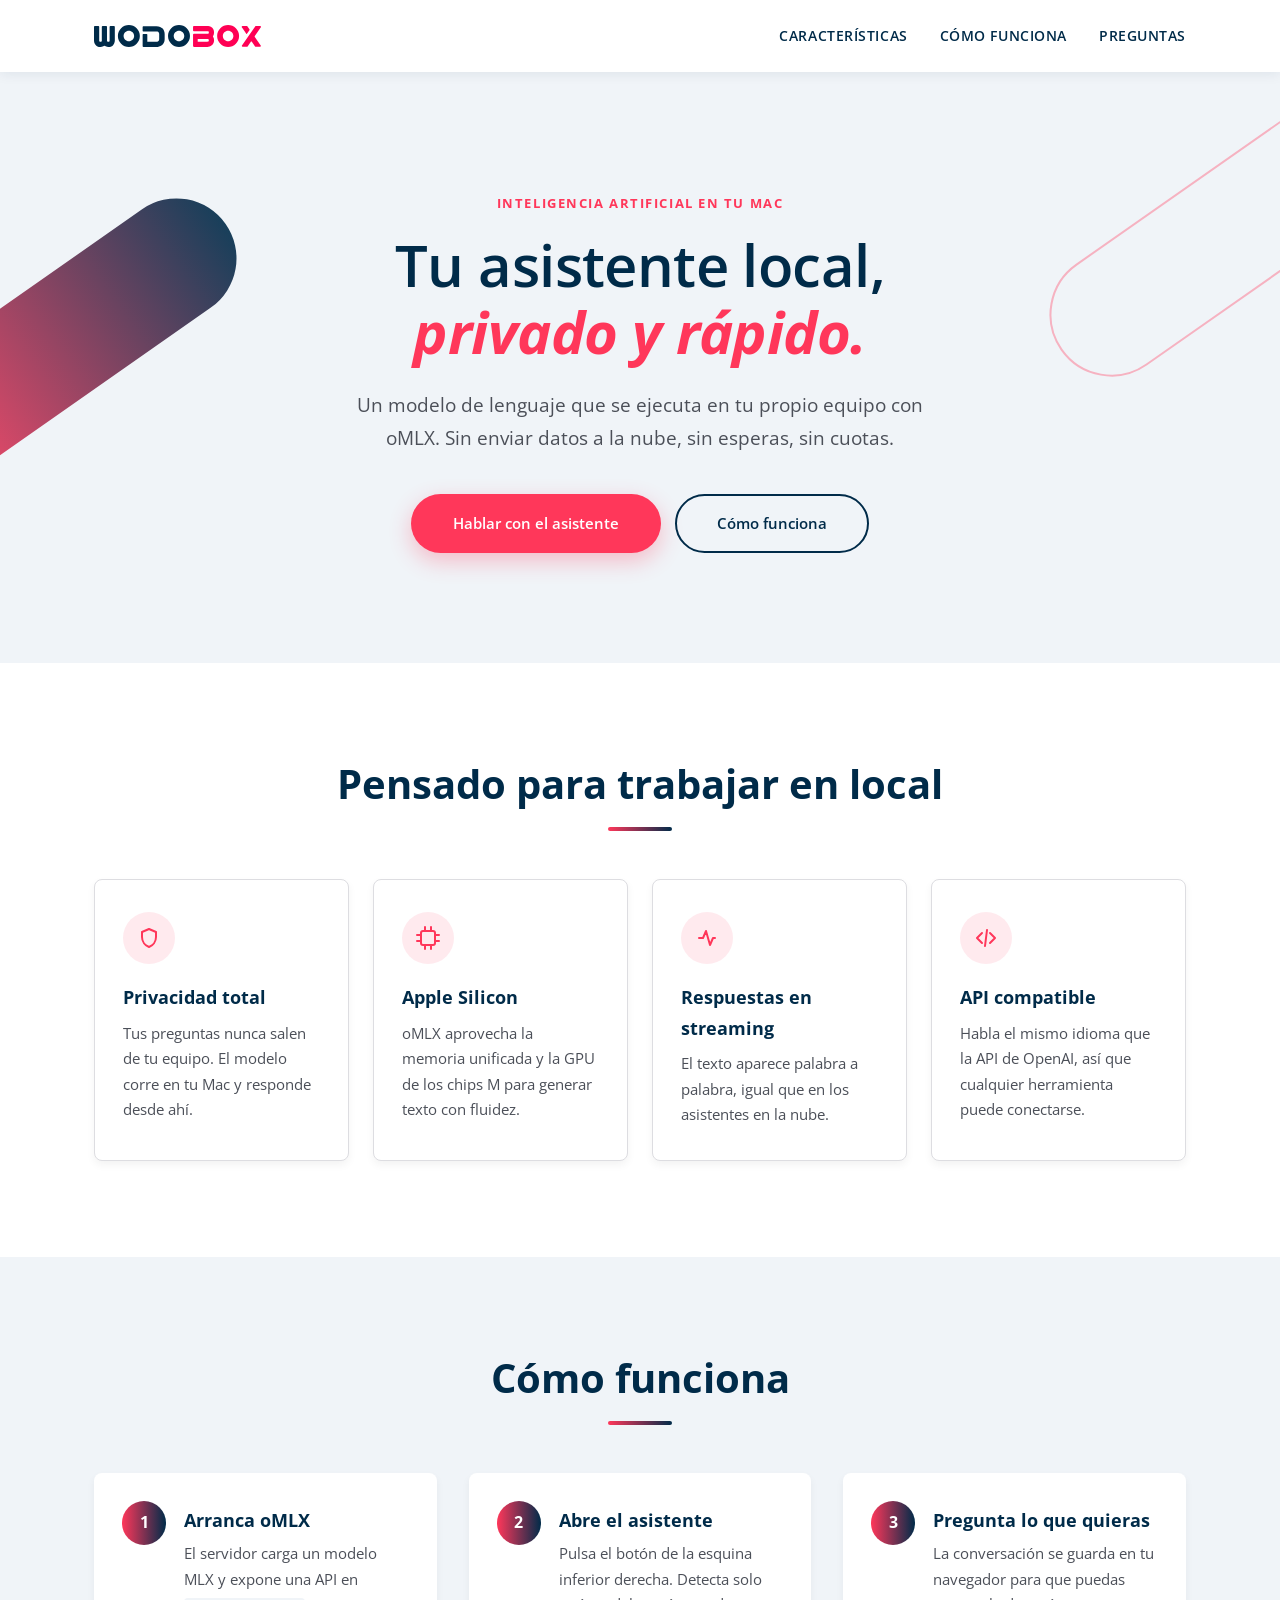
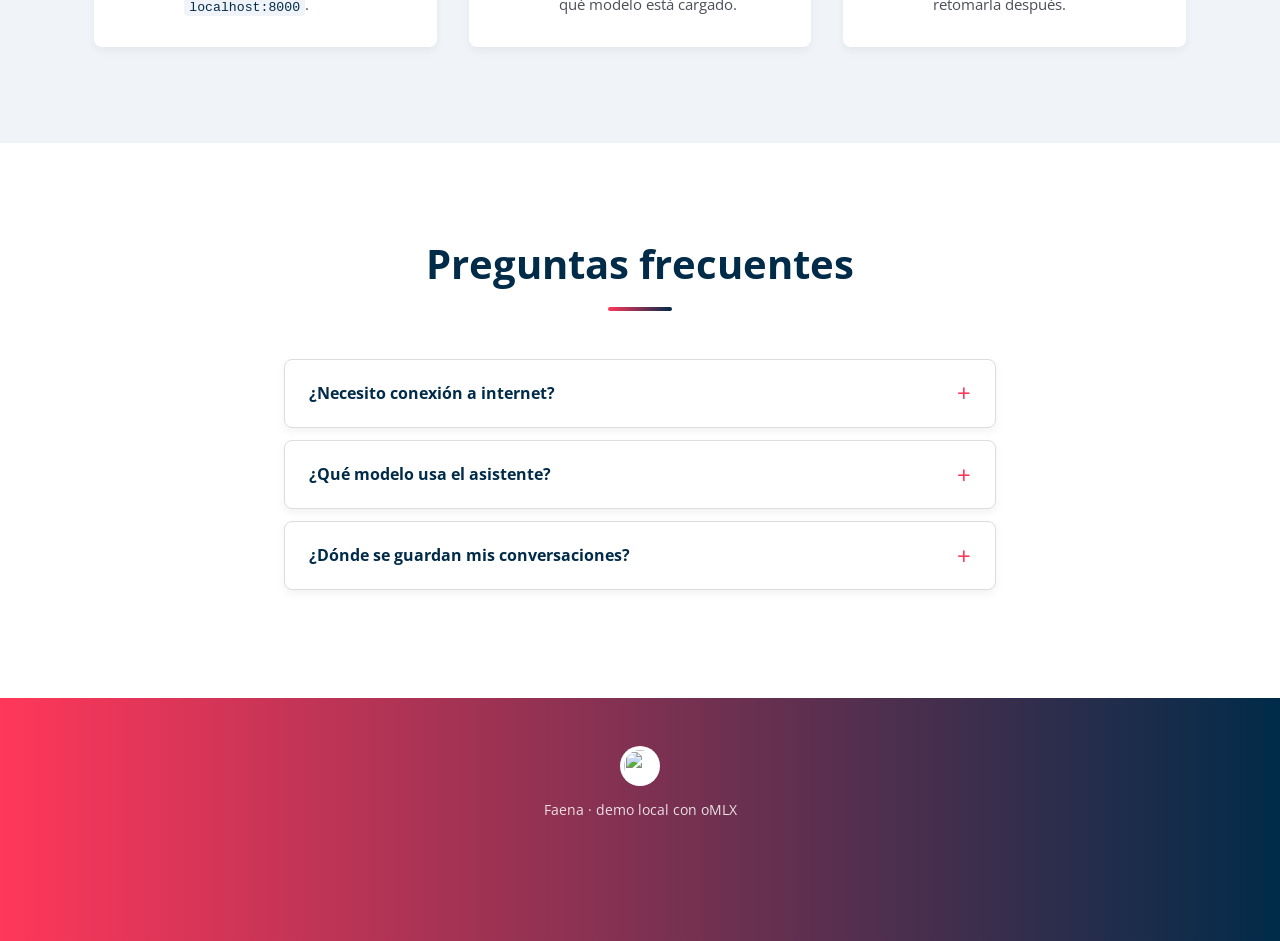
==== commit 2695ca79: "Logo de Wodobox en la cabecera SVG oficial de wodobox.com y variante con «WODO» en blanco para el mo" ====
--- a/index.html
+++ b/index.html
@@ -18,7 +18,7 @@
 <body>
   <header class="site-header">
     <div class="container nav">
-      <a href="#" class="brand" aria-label="Faena — inicio"><img class="brand-symbol" src="img/faena-symbol.png" alt=""><img class="brand-wordmark" src="img/faena-wordmark.png" alt="Faena CS"></a>
+      <a href="#" class="brand" aria-label="Wodobox — inicio"><picture><source srcset="img/wodobox-logo-blanco.svg" media="(prefers-color-scheme: dark)"><img class="brand-logo" src="img/wodobox-logo.svg" alt="Wodobox" width="152" height="20"></picture></a>
       <nav aria-label="Principal">
         <a href="#caracteristicas">Características</a>
         <a href="#como-funciona">Cómo funciona</a>
--- a/css/site.css
+++ b/css/site.css
@@ -61,8 +61,8 @@
 }
 .nav { display: flex; align-items: center; justify-content: space-between; height: 72px; gap: 16px; }
 .brand { display: flex; align-items: center; gap: 10px; text-decoration: none; }
-.brand-symbol { height: 40px; width: 40px; }
-.brand-wordmark { height: 32px; width: auto; }
+.brand picture { display: flex; }
+.brand-logo { height: 22px; width: auto; display: block; }
 .nav nav { display: flex; gap: 32px; }
 .nav nav a { text-decoration: none; color: var(--heading); font-size: 14px; font-weight: 600; text-transform: uppercase; letter-spacing: .04em; transition: color .15s; }
 .nav nav a:hover { color: var(--coral); }
@@ -131,7 +131,6 @@
 
 @media (prefers-color-scheme: dark) {
   /* el azul marino del logo no contrasta sobre fondo oscuro: se muestra en blanco */
-  .brand-wordmark { filter: brightness(0) invert(1); opacity: .92; }
   .site-header { box-shadow: 0 2px 12px rgba(0, 0, 0, .4); }
   .hero::after { border-color: rgba(255, 75, 108, .45); }
 }
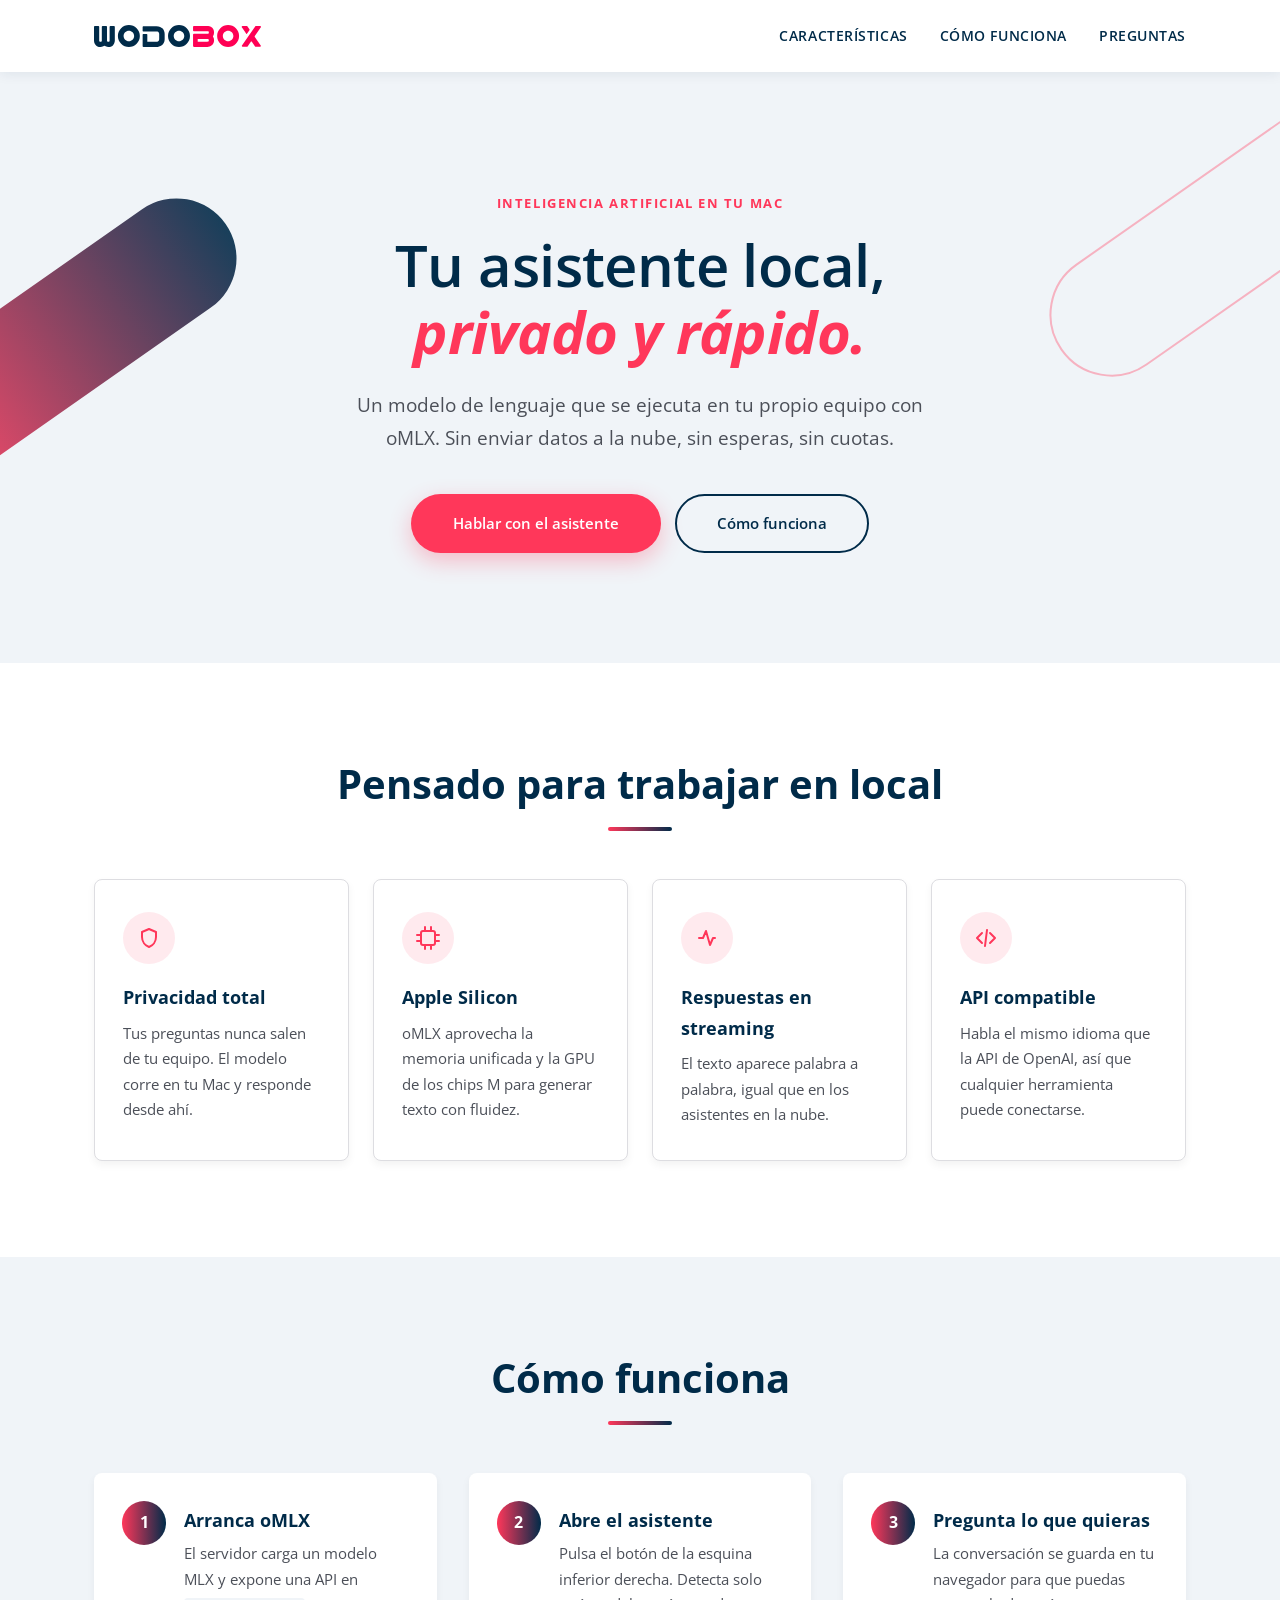
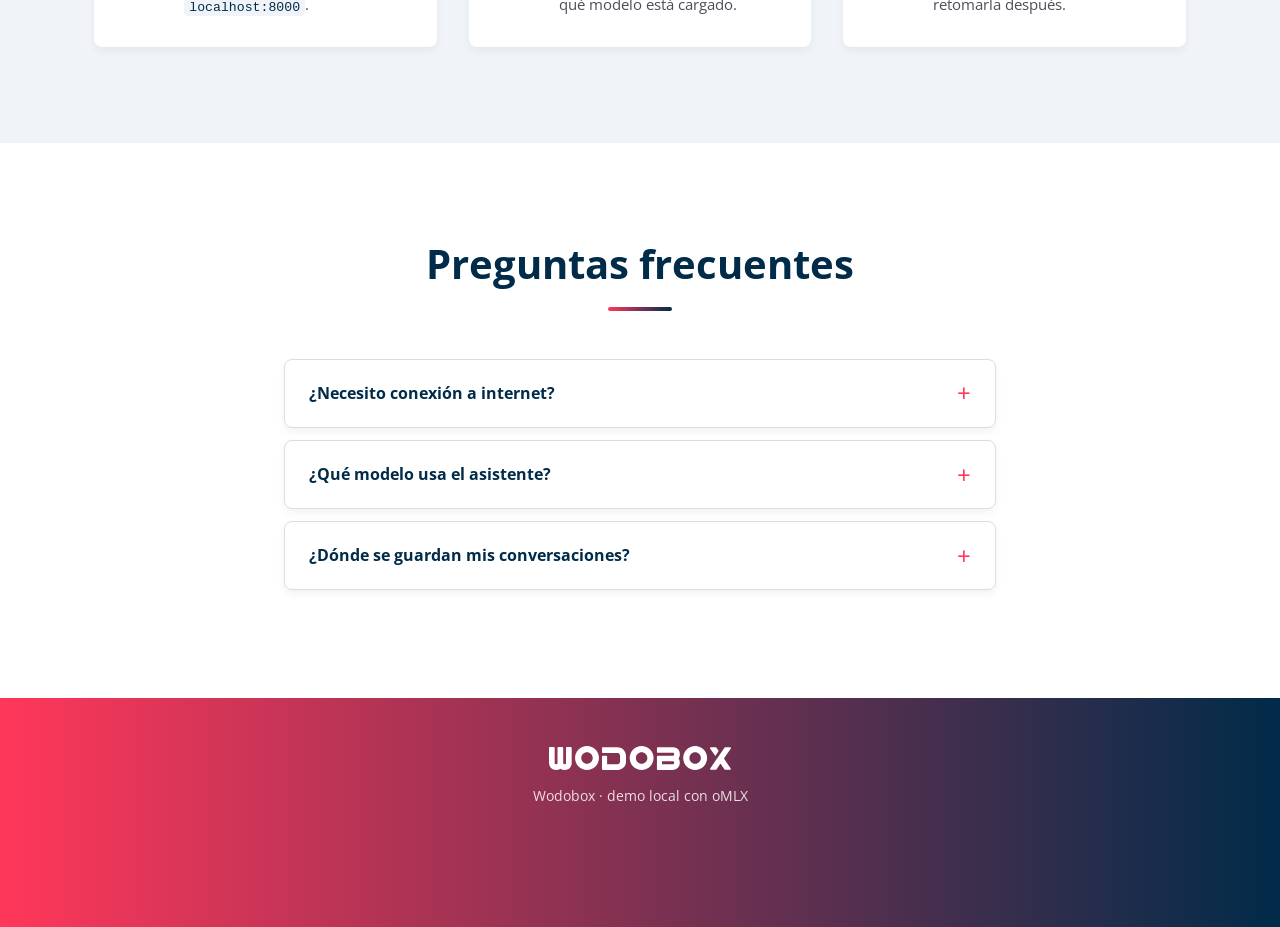
==== commit cfbb2e94: "Cambio de marca completo: Faena → Wodobox - Asistente: Wodobox-Bot, avatar con el monograma WD/BX, s" ====
--- a/index.html
+++ b/index.html
@@ -3,7 +3,7 @@
 <head>
   <meta charset="utf-8">
   <meta name="viewport" content="width=device-width, initial-scale=1">
-  <title>Faena · Asistente local</title>
+  <title>Wodobox · Asistente local</title>
   <meta name="description" content="Demo de un asistente de IA que se ejecuta en local con oMLX.">
   <link rel="icon" href="img/wodobox-favicon.ico" sizes="any">
   <link rel="icon" type="image/png" sizes="32x32" href="img/wodobox-favicon-32.png">
@@ -98,7 +98,7 @@
   </main>
 
   <footer class="site-footer">
-    <div class="container"><img class="footer-logo" src="img/faena-symbol.png" alt="" width="28" height="28"><div>Faena · demo local con oMLX</div></div>
+    <div class="container"><img class="footer-logo" src="img/wodobox-logo-todo-blanco.svg" alt="Wodobox" width="152" height="20"><div>Wodobox · demo local con oMLX</div></div>
   </footer>
 
   <script src="config.js"></script>
--- a/css/site.css
+++ b/css/site.css
@@ -127,7 +127,7 @@
 
 /* pie de página con el degradado de la marca */
 .site-footer { background: var(--grad); color: rgba(255, 255, 255, .85); padding: 48px 0 120px; font-size: 14px; text-align: center; }
-.footer-logo { display: block; margin: 0 auto 12px; background: #fff; border-radius: 50%; padding: 4px; width: 40px; height: 40px; }
+.footer-logo { display: block; margin: 0 auto 14px; height: 24px; width: auto; }
 
 @media (prefers-color-scheme: dark) {
   /* el azul marino del logo no contrasta sobre fondo oscuro: se muestra en blanco */
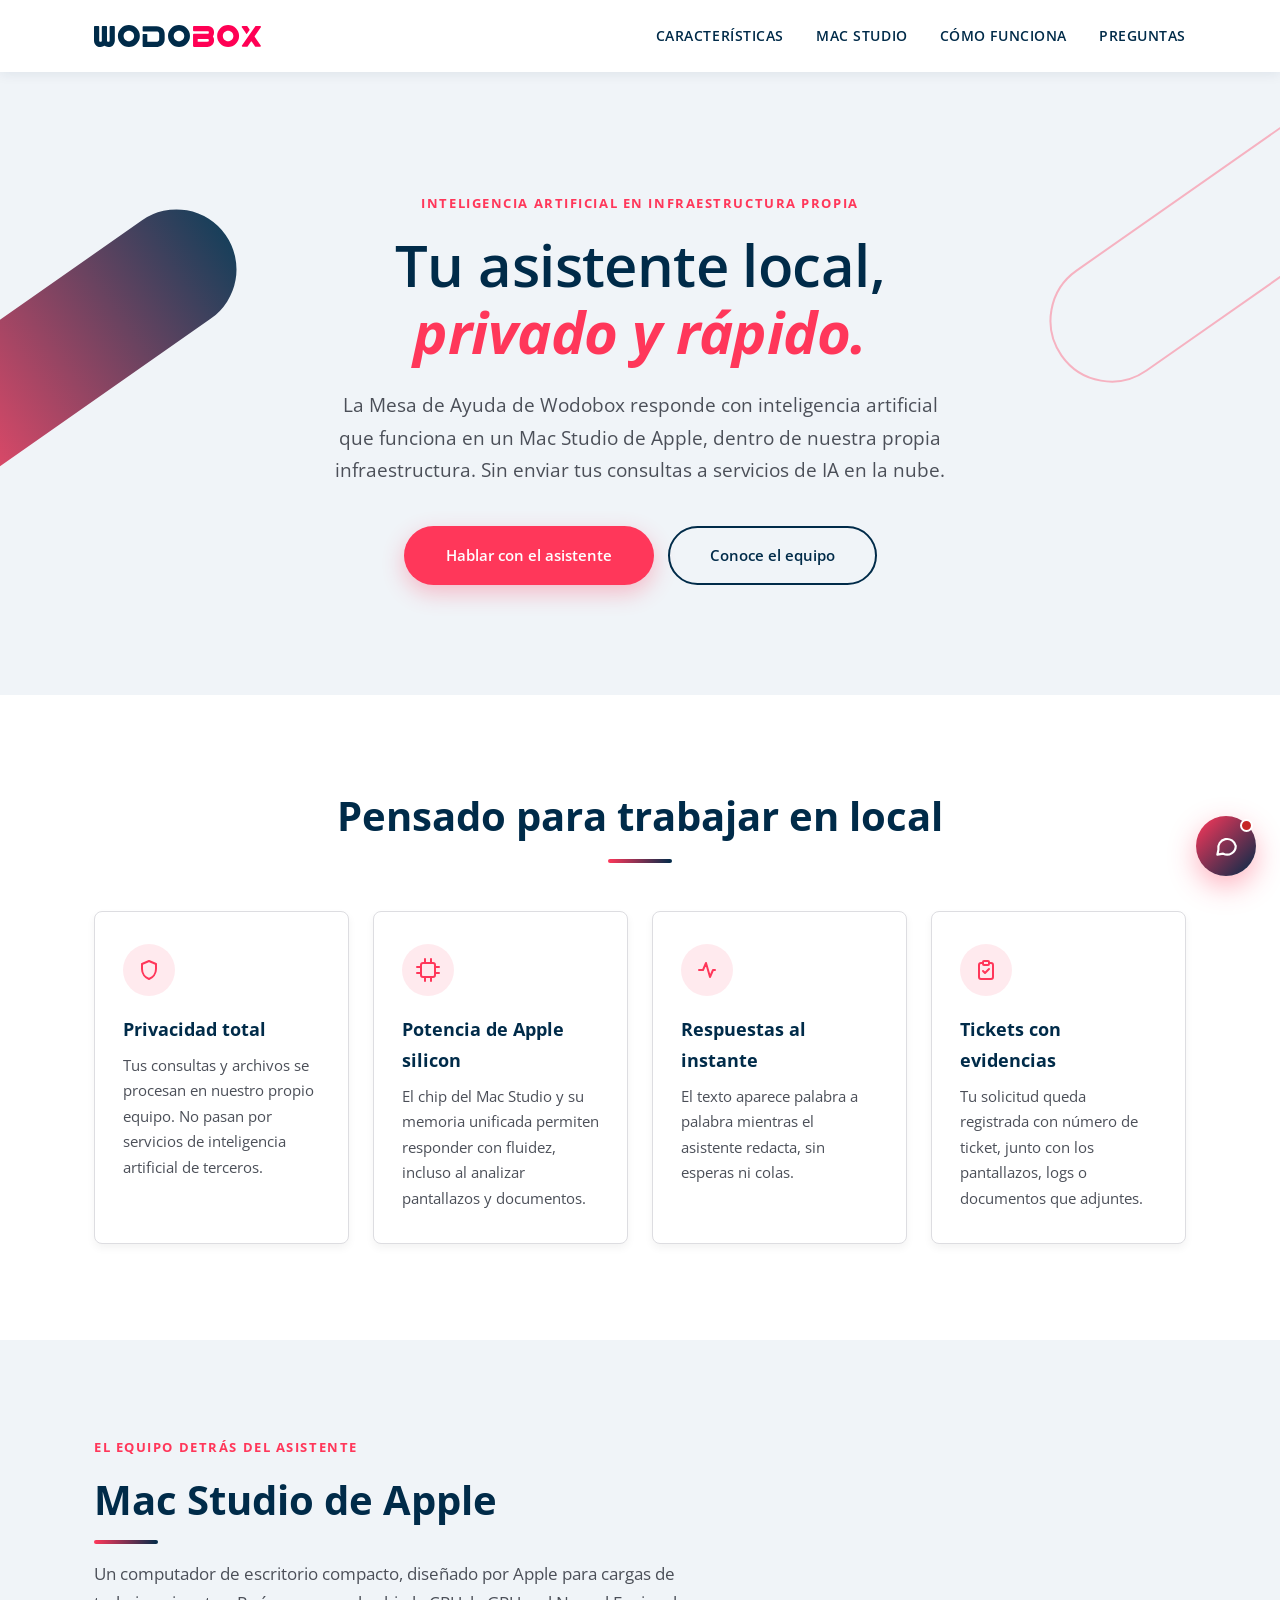
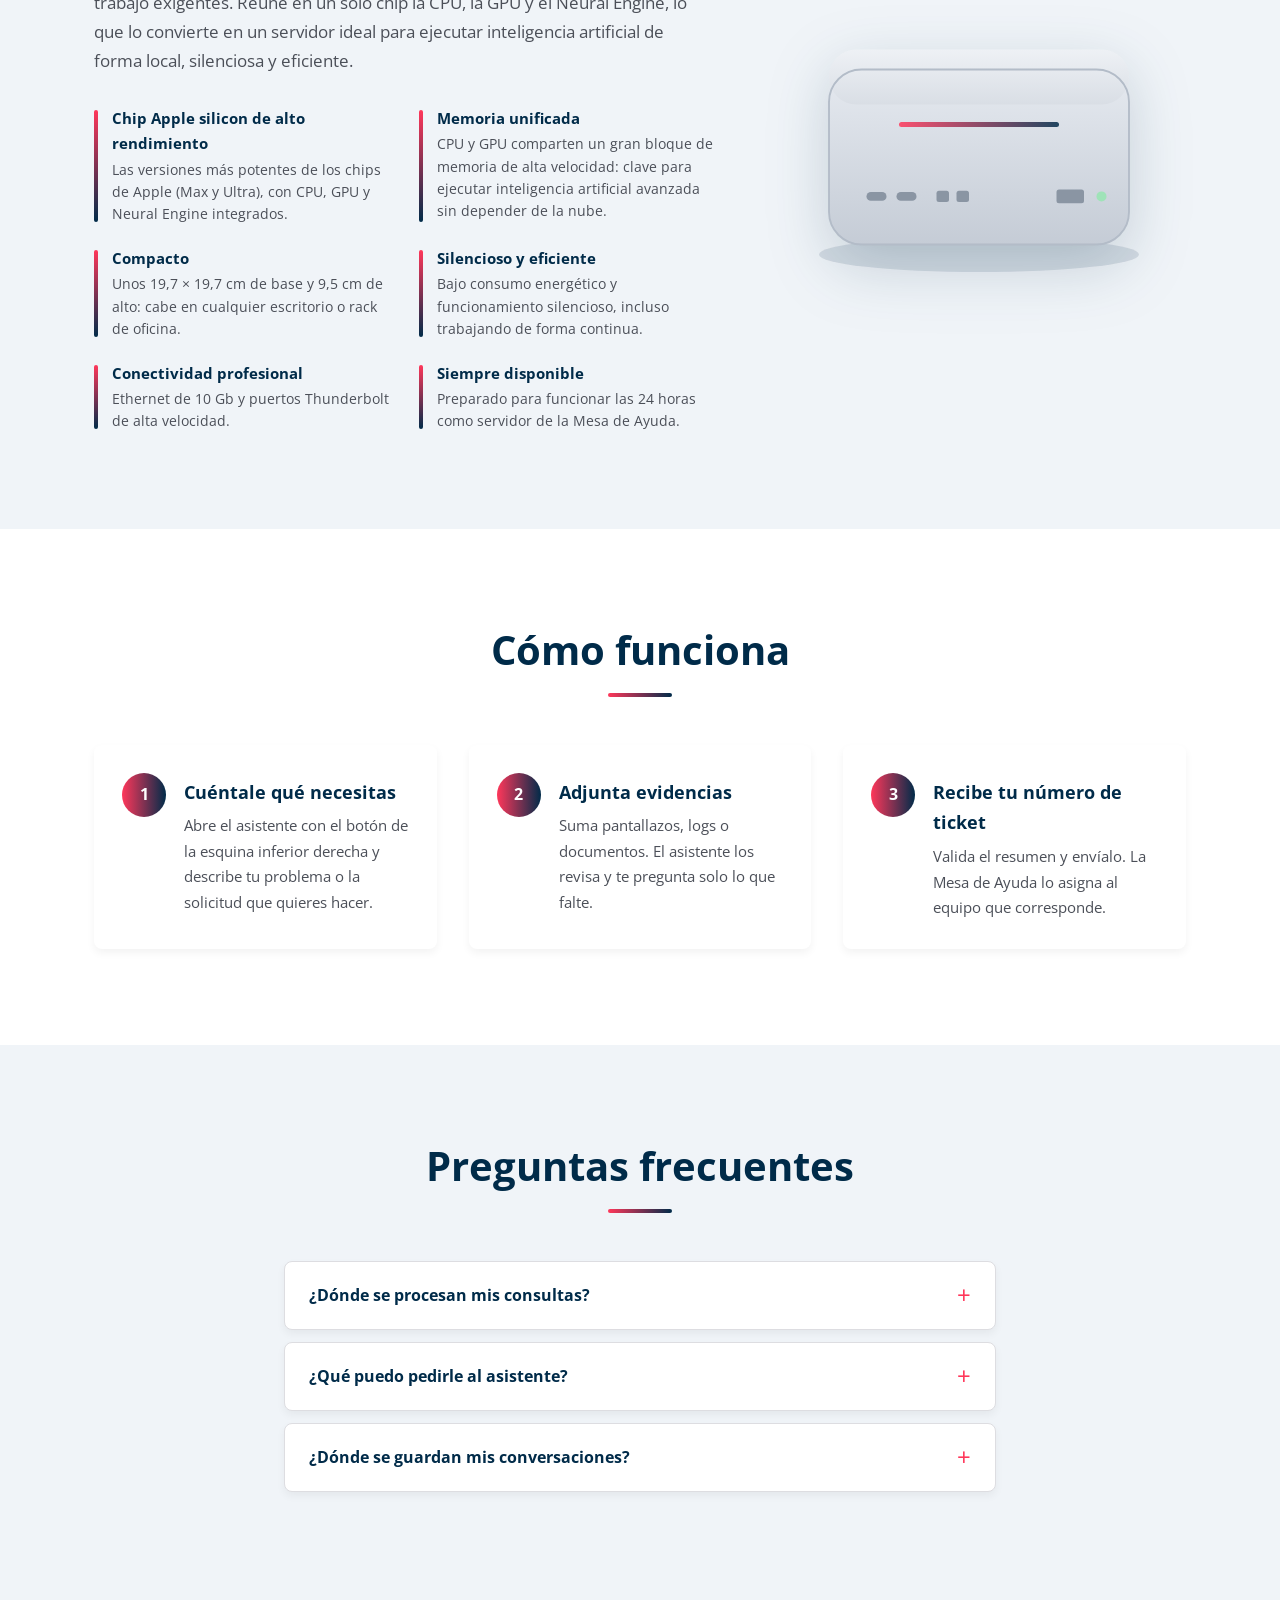
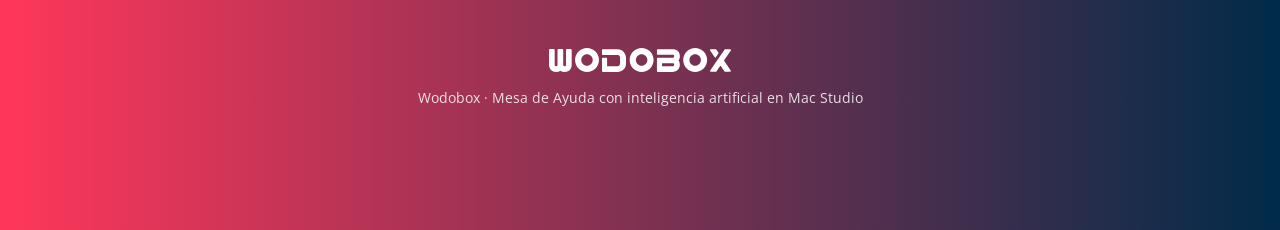
==== commit 9f4929e4: "Página sin mencionar el modelo ni oMLX; nueva sección sobre el Mac Studio - Textos de portada, carac" ====
--- a/index.html
+++ b/index.html
@@ -4,7 +4,7 @@
   <meta charset="utf-8">
   <meta name="viewport" content="width=device-width, initial-scale=1">
   <title>Wodobox · Asistente local</title>
-  <meta name="description" content="Demo de un asistente de IA que se ejecuta en local con oMLX.">
+  <meta name="description" content="Mesa de Ayuda de Wodobox con inteligencia artificial ejecutada en un Mac Studio de Apple, en infraestructura propia.">
   <link rel="icon" href="img/wodobox-favicon.ico" sizes="any">
   <link rel="icon" type="image/png" sizes="32x32" href="img/wodobox-favicon-32.png">
   <link rel="icon" type="image/png" sizes="16x16" href="img/wodobox-favicon-16.png">
@@ -21,6 +21,7 @@
       <a href="#" class="brand" aria-label="Wodobox — inicio"><picture><source srcset="img/wodobox-logo-blanco.svg" media="(prefers-color-scheme: dark)"><img class="brand-logo" src="img/wodobox-logo.svg" alt="Wodobox" width="152" height="20"></picture></a>
       <nav aria-label="Principal">
         <a href="#caracteristicas">Características</a>
+        <a href="#mac-studio">Mac Studio</a>
         <a href="#como-funciona">Cómo funciona</a>
         <a href="#faq">Preguntas</a>
       </nav>
@@ -30,12 +31,12 @@
   <main>
     <section class="hero">
       <div class="container">
-        <p class="eyebrow">Inteligencia artificial en tu Mac</p>
+        <p class="eyebrow">Inteligencia artificial en infraestructura propia</p>
         <h1>Tu asistente local,<br><em>privado y rápido.</em></h1>
-        <p class="lead">Un modelo de lenguaje que se ejecuta en tu propio equipo con oMLX. Sin enviar datos a la nube, sin esperas, sin cuotas.</p>
+        <p class="lead">La Mesa de Ayuda de Wodobox responde con inteligencia artificial que funciona en un Mac Studio de Apple, dentro de nuestra propia infraestructura. Sin enviar tus consultas a servicios de IA en la nube.</p>
         <div class="hero-actions">
           <button class="btn primary" type="button" data-open-assistant>Hablar con el asistente</button>
-          <a class="btn ghost" href="#como-funciona">Cómo funciona</a>
+          <a class="btn ghost" href="#mac-studio">Conoce el equipo</a>
         </div>
       </div>
     </section>
@@ -49,56 +50,94 @@
               <svg viewBox="0 0 24 24"><path d="M12 3l7 3v5c0 4.5-3 8.5-7 10-4-1.5-7-5.5-7-10V6l7-3z"/></svg>
             </div>
             <h3>Privacidad total</h3>
-            <p>Tus preguntas nunca salen de tu equipo. El modelo corre en tu Mac y responde desde ahí.</p>
+            <p>Tus consultas y archivos se procesan en nuestro propio equipo. No pasan por servicios de inteligencia artificial de terceros.</p>
           </article>
           <article class="feature">
             <div class="feature-icon" aria-hidden="true">
               <svg viewBox="0 0 24 24"><rect x="5" y="5" width="14" height="14" rx="2"/><path d="M9 1v4M15 1v4M9 19v4M15 19v4M1 9h4M1 15h4M19 9h4M19 15h4"/></svg>
             </div>
-            <h3>Apple Silicon</h3>
-            <p>oMLX aprovecha la memoria unificada y la GPU de los chips M para generar texto con fluidez.</p>
+            <h3>Potencia de Apple silicon</h3>
+            <p>El chip del Mac Studio y su memoria unificada permiten responder con fluidez, incluso al analizar pantallazos y documentos.</p>
           </article>
           <article class="feature">
             <div class="feature-icon" aria-hidden="true">
               <svg viewBox="0 0 24 24"><path d="M4 12h4l3-7 4 14 3-7h2"/></svg>
             </div>
-            <h3>Respuestas en streaming</h3>
-            <p>El texto aparece palabra a palabra, igual que en los asistentes en la nube.</p>
+            <h3>Respuestas al instante</h3>
+            <p>El texto aparece palabra a palabra mientras el asistente redacta, sin esperas ni colas.</p>
           </article>
           <article class="feature">
             <div class="feature-icon" aria-hidden="true">
-              <svg viewBox="0 0 24 24"><path d="M8 7l-5 5 5 5M16 7l5 5-5 5M13 4l-2 16"/></svg>
+              <svg viewBox="0 0 24 24"><path d="M9 5H7a2 2 0 0 0-2 2v12a2 2 0 0 0 2 2h10a2 2 0 0 0 2-2V7a2 2 0 0 0-2-2h-2"/><rect x="9" y="3" width="6" height="4" rx="1"/><path d="M9 13l2 2 4-4"/></svg>
             </div>
-            <h3>API compatible</h3>
-            <p>Habla el mismo idioma que la API de OpenAI, así que cualquier herramienta puede conectarse.</p>
+            <h3>Tickets con evidencias</h3>
+            <p>Tu solicitud queda registrada con número de ticket, junto con los pantallazos, logs o documentos que adjuntes.</p>
           </article>
         </div>
       </div>
     </section>
 
-    <section id="como-funciona" class="section alt">
+    <section id="mac-studio" class="section alt">
+      <div class="container studio">
+        <div class="studio-text">
+          <p class="eyebrow">El equipo detrás del asistente</p>
+          <h2>Mac Studio de Apple</h2>
+          <p class="studio-lead">Un computador de escritorio compacto, diseñado por Apple para cargas de trabajo exigentes. Reúne en un solo chip la CPU, la GPU y el Neural Engine, lo que lo convierte en un servidor ideal para ejecutar inteligencia artificial de forma local, silenciosa y eficiente.</p>
+          <ul class="specs">
+            <li><b>Chip Apple silicon de alto rendimiento</b><span>Las versiones más potentes de los chips de Apple (Max y Ultra), con CPU, GPU y Neural Engine integrados.</span></li>
+            <li><b>Memoria unificada</b><span>CPU y GPU comparten un gran bloque de memoria de alta velocidad: clave para ejecutar inteligencia artificial avanzada sin depender de la nube.</span></li>
+            <li><b>Compacto</b><span>Unos 19,7 × 19,7 cm de base y 9,5 cm de alto: cabe en cualquier escritorio o rack de oficina.</span></li>
+            <li><b>Silencioso y eficiente</b><span>Bajo consumo energético y funcionamiento silencioso, incluso trabajando de forma continua.</span></li>
+            <li><b>Conectividad profesional</b><span>Ethernet de 10 Gb y puertos Thunderbolt de alta velocidad.</span></li>
+            <li><b>Siempre disponible</b><span>Preparado para funcionar las 24 horas como servidor de la Mesa de Ayuda.</span></li>
+          </ul>
+        </div>
+        <div class="studio-art" aria-hidden="true">
+          <svg viewBox="0 0 320 260">
+            <defs>
+              <linearGradient id="ms-top" x1="0" y1="0" x2="0" y2="1"><stop offset="0" stop-color="#eef1f5"/><stop offset="1" stop-color="#d9dee5"/></linearGradient>
+              <linearGradient id="ms-front" x1="0" y1="0" x2="0" y2="1"><stop offset="0" stop-color="#e6eaf0"/><stop offset="1" stop-color="#c5ccd6"/></linearGradient>
+              <linearGradient id="ms-glow" x1="0" y1="0" x2="1" y2="0"><stop offset="0" stop-color="#ff375a"/><stop offset="1" stop-color="#002b49"/></linearGradient>
+            </defs>
+            <ellipse cx="160" cy="226" rx="128" ry="14" fill="#002b49" opacity=".12"/>
+            <rect x="40" y="78" width="240" height="140" rx="26" fill="url(#ms-front)"/>
+            <rect x="40" y="62" width="240" height="44" rx="22" fill="url(#ms-top)"/>
+            <rect x="40" y="78" width="240" height="140" rx="26" fill="none" stroke="#b3bcc8" stroke-width="1.5"/>
+            <g fill="#8a95a3">
+              <rect x="70" y="176" width="16" height="7" rx="3.5"/><rect x="94" y="176" width="16" height="7" rx="3.5"/>
+              <rect x="126" y="175" width="10" height="9" rx="2"/><rect x="142" y="175" width="10" height="9" rx="2"/>
+              <rect x="222" y="174" width="22" height="11" rx="2"/>
+            </g>
+            <circle cx="258" cy="179.5" r="4" fill="#9fe3b8"/>
+            <rect x="96" y="120" width="128" height="4" rx="2" fill="url(#ms-glow)" opacity=".85"/>
+          </svg>
+        </div>
+      </div>
+    </section>
+
+    <section id="como-funciona" class="section">
       <div class="container">
         <h2 class="section-title">Cómo funciona</h2>
         <ol class="steps">
-          <li><span class="step-n">1</span><div><h3>Arranca oMLX</h3><p>El servidor carga un modelo MLX y expone una API en <code>localhost:8000</code>.</p></div></li>
-          <li><span class="step-n">2</span><div><h3>Abre el asistente</h3><p>Pulsa el botón de la esquina inferior derecha. Detecta solo qué modelo está cargado.</p></div></li>
-          <li><span class="step-n">3</span><div><h3>Pregunta lo que quieras</h3><p>La conversación se guarda en tu navegador para que puedas retomarla después.</p></div></li>
+          <li><span class="step-n">1</span><div><h3>Cuéntale qué necesitas</h3><p>Abre el asistente con el botón de la esquina inferior derecha y describe tu problema o la solicitud que quieres hacer.</p></div></li>
+          <li><span class="step-n">2</span><div><h3>Adjunta evidencias</h3><p>Suma pantallazos, logs o documentos. El asistente los revisa y te pregunta solo lo que falte.</p></div></li>
+          <li><span class="step-n">3</span><div><h3>Recibe tu número de ticket</h3><p>Valida el resumen y envíalo. La Mesa de Ayuda lo asigna al equipo que corresponde.</p></div></li>
         </ol>
       </div>
     </section>
 
-    <section id="faq" class="section">
+    <section id="faq" class="section alt">
       <div class="container narrow">
         <h2 class="section-title">Preguntas frecuentes</h2>
-        <details class="faq"><summary>¿Necesito conexión a internet?</summary><p>No para conversar: el modelo se ejecuta en tu equipo. Solo hace falta que oMLX esté en marcha.</p></details>
-        <details class="faq"><summary>¿Qué modelo usa el asistente?</summary><p>El que tengas cargado en oMLX en ese momento. Si no hay ninguno cargado, usa el modelo por defecto del servidor.</p></details>
-        <details class="faq"><summary>¿Dónde se guardan mis conversaciones?</summary><p>Solo en el almacenamiento local de este navegador. Puedes borrarlas con «Nueva conversación».</p></details>
+        <details class="faq"><summary>¿Dónde se procesan mis consultas?</summary><p>En un Mac Studio de Apple que forma parte de la infraestructura de Wodobox. Tus consultas no se envían a servicios de inteligencia artificial en la nube.</p></details>
+        <details class="faq"><summary>¿Qué puedo pedirle al asistente?</summary><p>Reportar un problema con un sistema o equipo, o solicitar un servicio: licencias, accesos a sistemas, VPN, instalación de software o equipos.</p></details>
+        <details class="faq"><summary>¿Dónde se guardan mis conversaciones?</summary><p>La conversación se guarda en tu navegador para que puedas retomarla; puedes borrarla con «Nueva conversación». Si envías una solicitud, se registra junto con tu ticket para que la Mesa de Ayuda pueda atenderla.</p></details>
       </div>
     </section>
   </main>
 
   <footer class="site-footer">
-    <div class="container"><img class="footer-logo" src="img/wodobox-logo-todo-blanco.svg" alt="Wodobox" width="152" height="20"><div>Wodobox · demo local con oMLX</div></div>
+    <div class="container"><img class="footer-logo" src="img/wodobox-logo-todo-blanco.svg" alt="Wodobox" width="152" height="20"><div>Wodobox · Mesa de Ayuda con inteligencia artificial en Mac Studio</div></div>
   </footer>
 
   <script src="config.js"></script>
--- a/css/site.css
+++ b/css/site.css
@@ -64,7 +64,9 @@
 .brand picture { display: flex; }
 .brand-logo { height: 22px; width: auto; display: block; }
 .nav nav { display: flex; gap: 32px; }
-.nav nav a { text-decoration: none; color: var(--heading); font-size: 14px; font-weight: 600; text-transform: uppercase; letter-spacing: .04em; transition: color .15s; }
+.nav nav a { text-decoration: none; color: var(--heading); font-size: 14px; font-weight: 600; text-transform: uppercase; letter-spacing: .04em; transition: color .15s; white-space: nowrap; }
+@media (max-width: 960px) { .nav nav { gap: 20px; } .nav nav a { font-size: 13px; } }
+@media (max-width: 780px) { .nav nav { display: none; } }
 .nav nav a:hover { color: var(--coral); }
 
 /* portada: fondo gris azulado con píldoras decorativas en degradado */
@@ -125,6 +127,24 @@
 .faq summary::-webkit-details-marker { display: none; }
 .faq p { color: var(--text); margin: 12px 0 0; }
 
+/* sección Mac Studio */
+.studio { display: grid; grid-template-columns: minmax(0, 1.2fr) minmax(0, .8fr); gap: 56px; align-items: center; }
+.studio-text h2 { font-size: clamp(28px, 4vw, 40px); line-height: 1.2; font-weight: 700; color: var(--heading); margin: 0 0 16px; }
+.studio-text h2::after { content: ''; display: block; width: 64px; height: 4px; border-radius: 4px; background: var(--grad); margin-top: 16px; }
+.studio-lead { font-size: 17px; margin: 0 0 30px; }
+.specs { list-style: none; margin: 0; padding: 0; display: grid; grid-template-columns: repeat(2, minmax(0, 1fr)); gap: 20px 28px; }
+.specs li { position: relative; padding-left: 18px; }
+.specs li::before { content: ''; position: absolute; left: 0; top: 4px; bottom: 4px; width: 4px; border-radius: 4px; background: linear-gradient(180deg, #ff375a, #002b49); }
+.specs b { display: block; color: var(--heading); font-size: 15px; margin-bottom: 2px; }
+.specs span { display: block; font-size: 14px; line-height: 1.6; }
+.studio-art svg { display: block; width: 100%; max-width: 400px; margin: 0 auto; filter: drop-shadow(0 18px 30px rgba(0, 43, 73, .18)); }
+@media (max-width: 900px) {
+  .studio { grid-template-columns: minmax(0, 1fr); gap: 32px; }
+  .studio-art { order: -1; }
+  .studio-art svg { max-width: 300px; }
+}
+@media (max-width: 560px) { .specs { grid-template-columns: minmax(0, 1fr); } }
+
 /* pie de página con el degradado de la marca */
 .site-footer { background: var(--grad); color: rgba(255, 255, 255, .85); padding: 48px 0 120px; font-size: 14px; text-align: center; }
 .footer-logo { display: block; margin: 0 auto 14px; height: 24px; width: auto; }
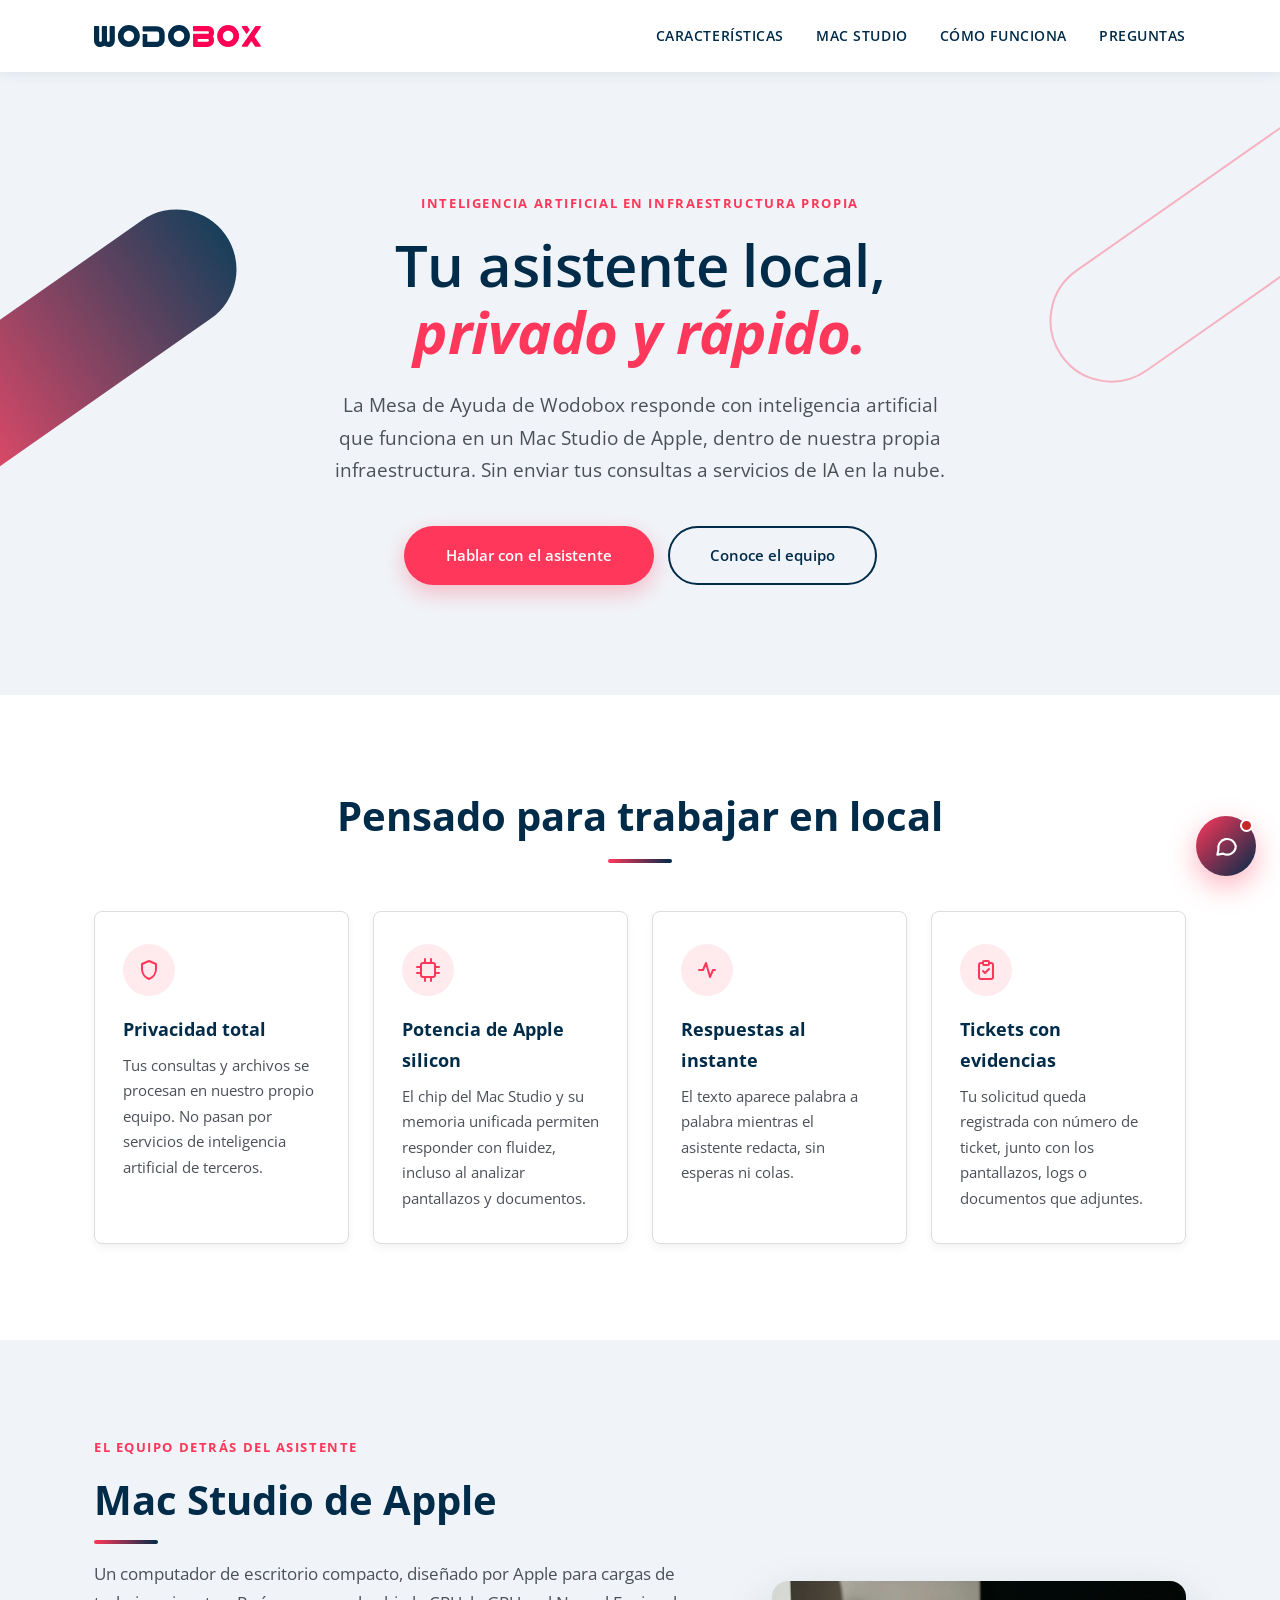
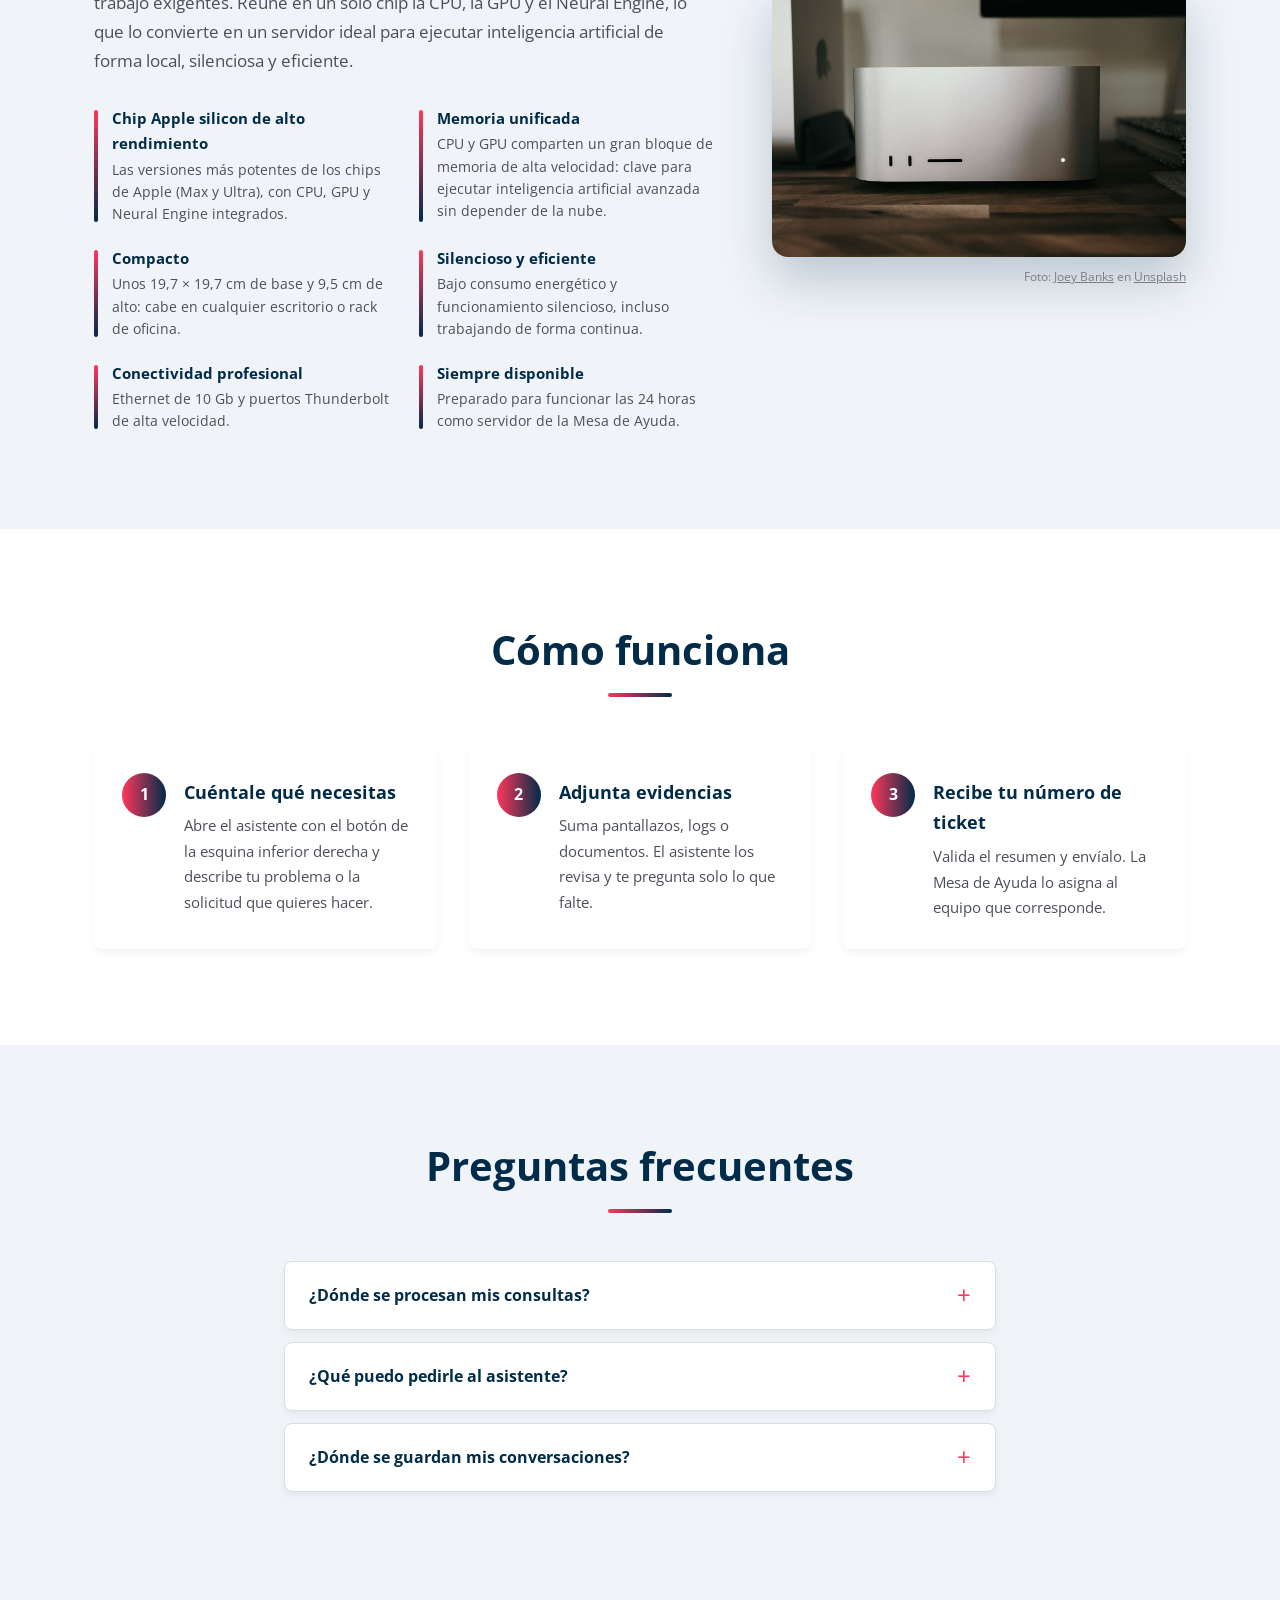
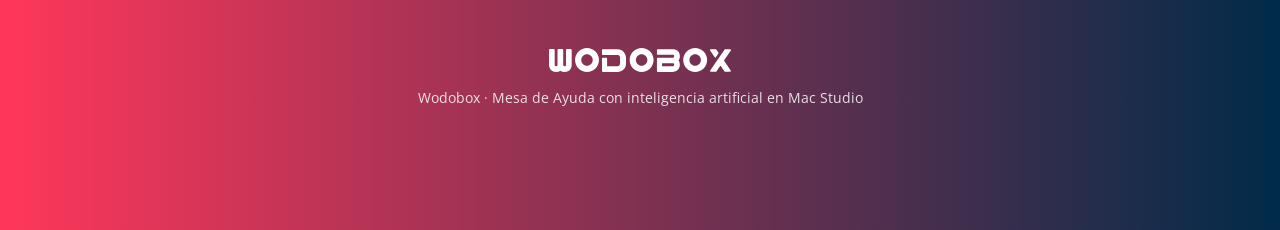
==== commit 48c98175: "Foto real del Mac Studio en su sección Foto de Joey Banks en Unsplash (licencia Unsplash: uso comerc" ====
--- a/index.html
+++ b/index.html
@@ -92,25 +92,11 @@
             <li><b>Siempre disponible</b><span>Preparado para funcionar las 24 horas como servidor de la Mesa de Ayuda.</span></li>
           </ul>
         </div>
-        <div class="studio-art" aria-hidden="true">
-          <svg viewBox="0 0 320 260">
-            <defs>
-              <linearGradient id="ms-top" x1="0" y1="0" x2="0" y2="1"><stop offset="0" stop-color="#eef1f5"/><stop offset="1" stop-color="#d9dee5"/></linearGradient>
-              <linearGradient id="ms-front" x1="0" y1="0" x2="0" y2="1"><stop offset="0" stop-color="#e6eaf0"/><stop offset="1" stop-color="#c5ccd6"/></linearGradient>
-              <linearGradient id="ms-glow" x1="0" y1="0" x2="1" y2="0"><stop offset="0" stop-color="#ff375a"/><stop offset="1" stop-color="#002b49"/></linearGradient>
-            </defs>
-            <ellipse cx="160" cy="226" rx="128" ry="14" fill="#002b49" opacity=".12"/>
-            <rect x="40" y="78" width="240" height="140" rx="26" fill="url(#ms-front)"/>
-            <rect x="40" y="62" width="240" height="44" rx="22" fill="url(#ms-top)"/>
-            <rect x="40" y="78" width="240" height="140" rx="26" fill="none" stroke="#b3bcc8" stroke-width="1.5"/>
-            <g fill="#8a95a3">
-              <rect x="70" y="176" width="16" height="7" rx="3.5"/><rect x="94" y="176" width="16" height="7" rx="3.5"/>
-              <rect x="126" y="175" width="10" height="9" rx="2"/><rect x="142" y="175" width="10" height="9" rx="2"/>
-              <rect x="222" y="174" width="22" height="11" rx="2"/>
-            </g>
-            <circle cx="258" cy="179.5" r="4" fill="#9fe3b8"/>
-            <rect x="96" y="120" width="128" height="4" rx="2" fill="url(#ms-glow)" opacity=".85"/>
-          </svg>
+        <figure class="studio-art">
+          <img src="img/mac-studio.jpg" srcset="img/mac-studio-800.jpg 800w, img/mac-studio.jpg 1200w" sizes="(max-width: 900px) 90vw, 460px"
+               alt="Mac Studio de Apple sobre un escritorio" width="1200" height="800" loading="lazy">
+          <figcaption>Foto: <a href="https://unsplash.com/photos/3l9lH2GtgBU" target="_blank" rel="noopener">Joey Banks</a> en <a href="https://unsplash.com" target="_blank" rel="noopener">Unsplash</a></figcaption>
+        </figure>
         </div>
       </div>
     </section>
--- a/css/site.css
+++ b/css/site.css
@@ -137,11 +137,14 @@
 .specs li::before { content: ''; position: absolute; left: 0; top: 4px; bottom: 4px; width: 4px; border-radius: 4px; background: linear-gradient(180deg, #ff375a, #002b49); }
 .specs b { display: block; color: var(--heading); font-size: 15px; margin-bottom: 2px; }
 .specs span { display: block; font-size: 14px; line-height: 1.6; }
-.studio-art svg { display: block; width: 100%; max-width: 400px; margin: 0 auto; filter: drop-shadow(0 18px 30px rgba(0, 43, 73, .18)); }
+.studio-art { margin: 0; }
+.studio-art img { display: block; width: 100%; height: auto; border-radius: 16px; box-shadow: 0 24px 50px rgba(0, 43, 73, .22); }
+.studio-art figcaption { margin-top: 10px; font-size: 12px; color: var(--muted); text-align: right; }
+.studio-art figcaption a { color: inherit; }
 @media (max-width: 900px) {
   .studio { grid-template-columns: minmax(0, 1fr); gap: 32px; }
   .studio-art { order: -1; }
-  .studio-art svg { max-width: 300px; }
+  .studio-art { max-width: 560px; margin: 0 auto; width: 100%; }
 }
 @media (max-width: 560px) { .specs { grid-template-columns: minmax(0, 1fr); } }
 
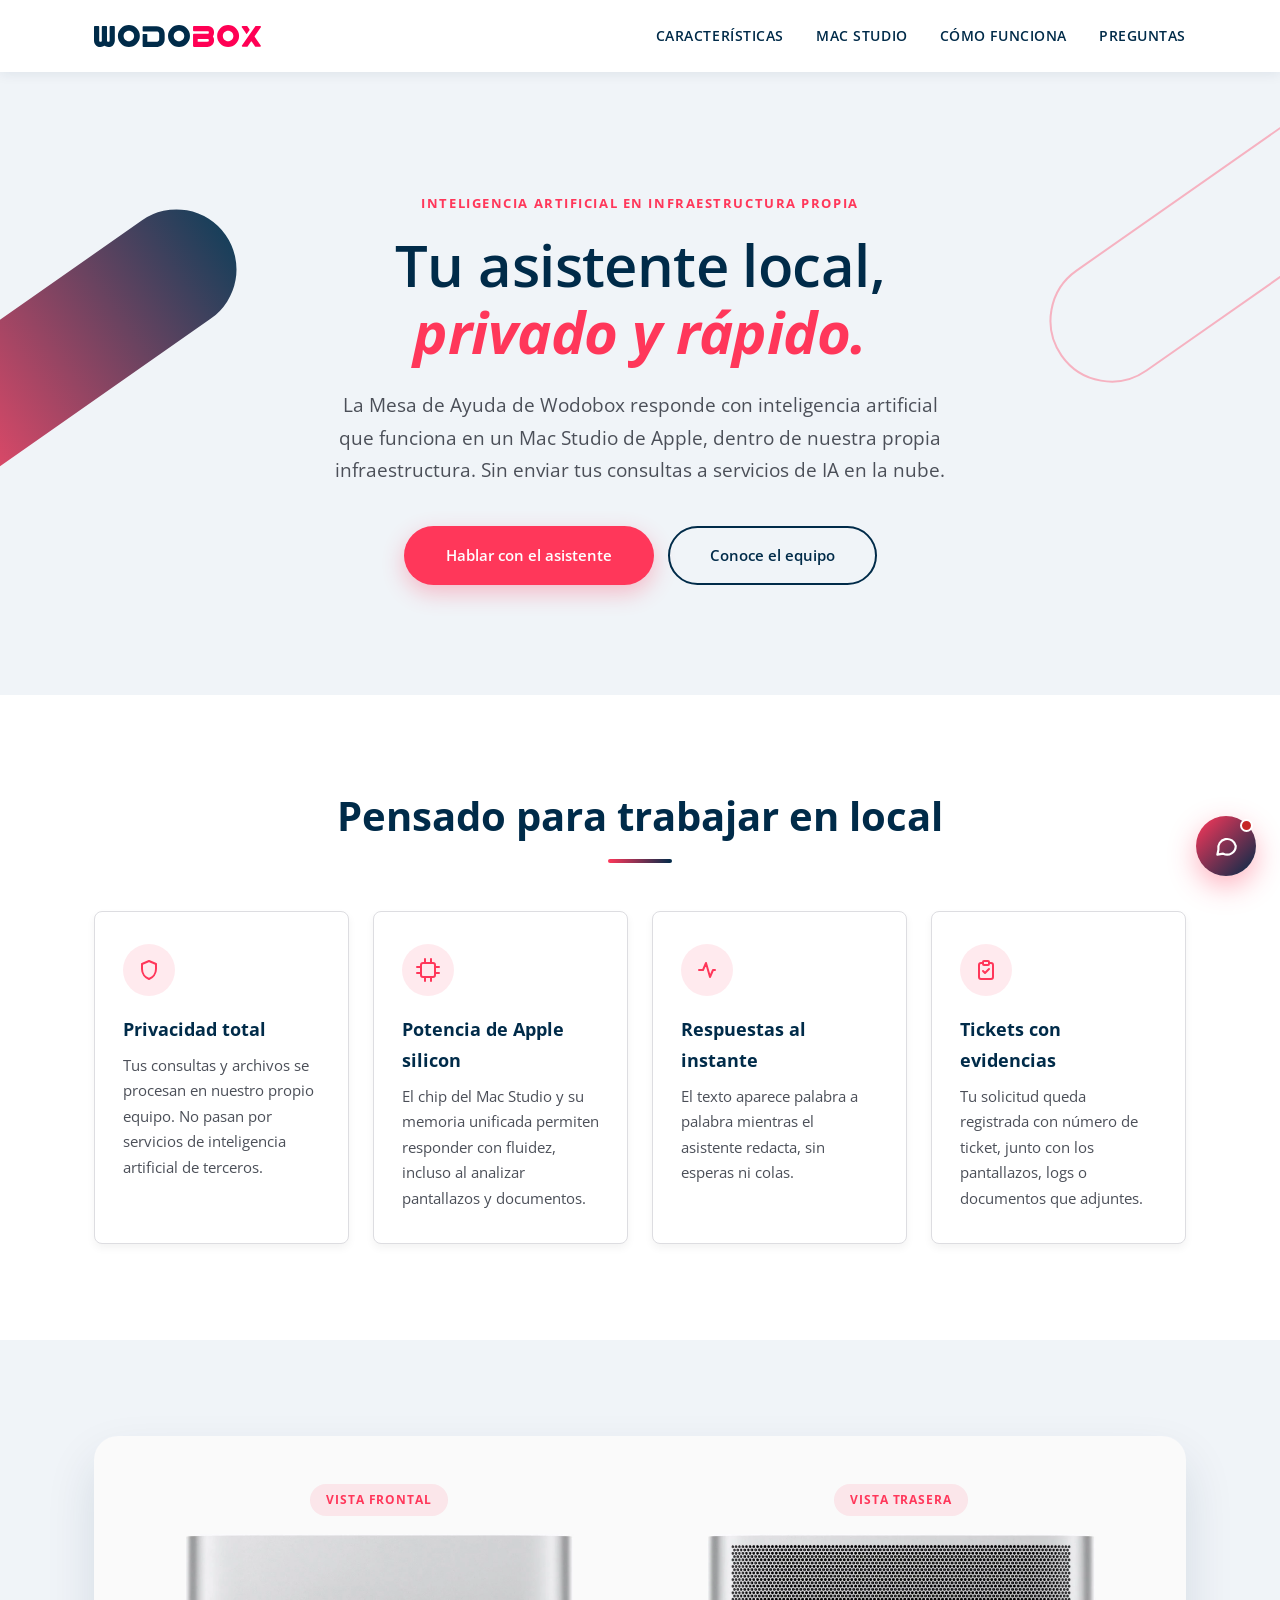
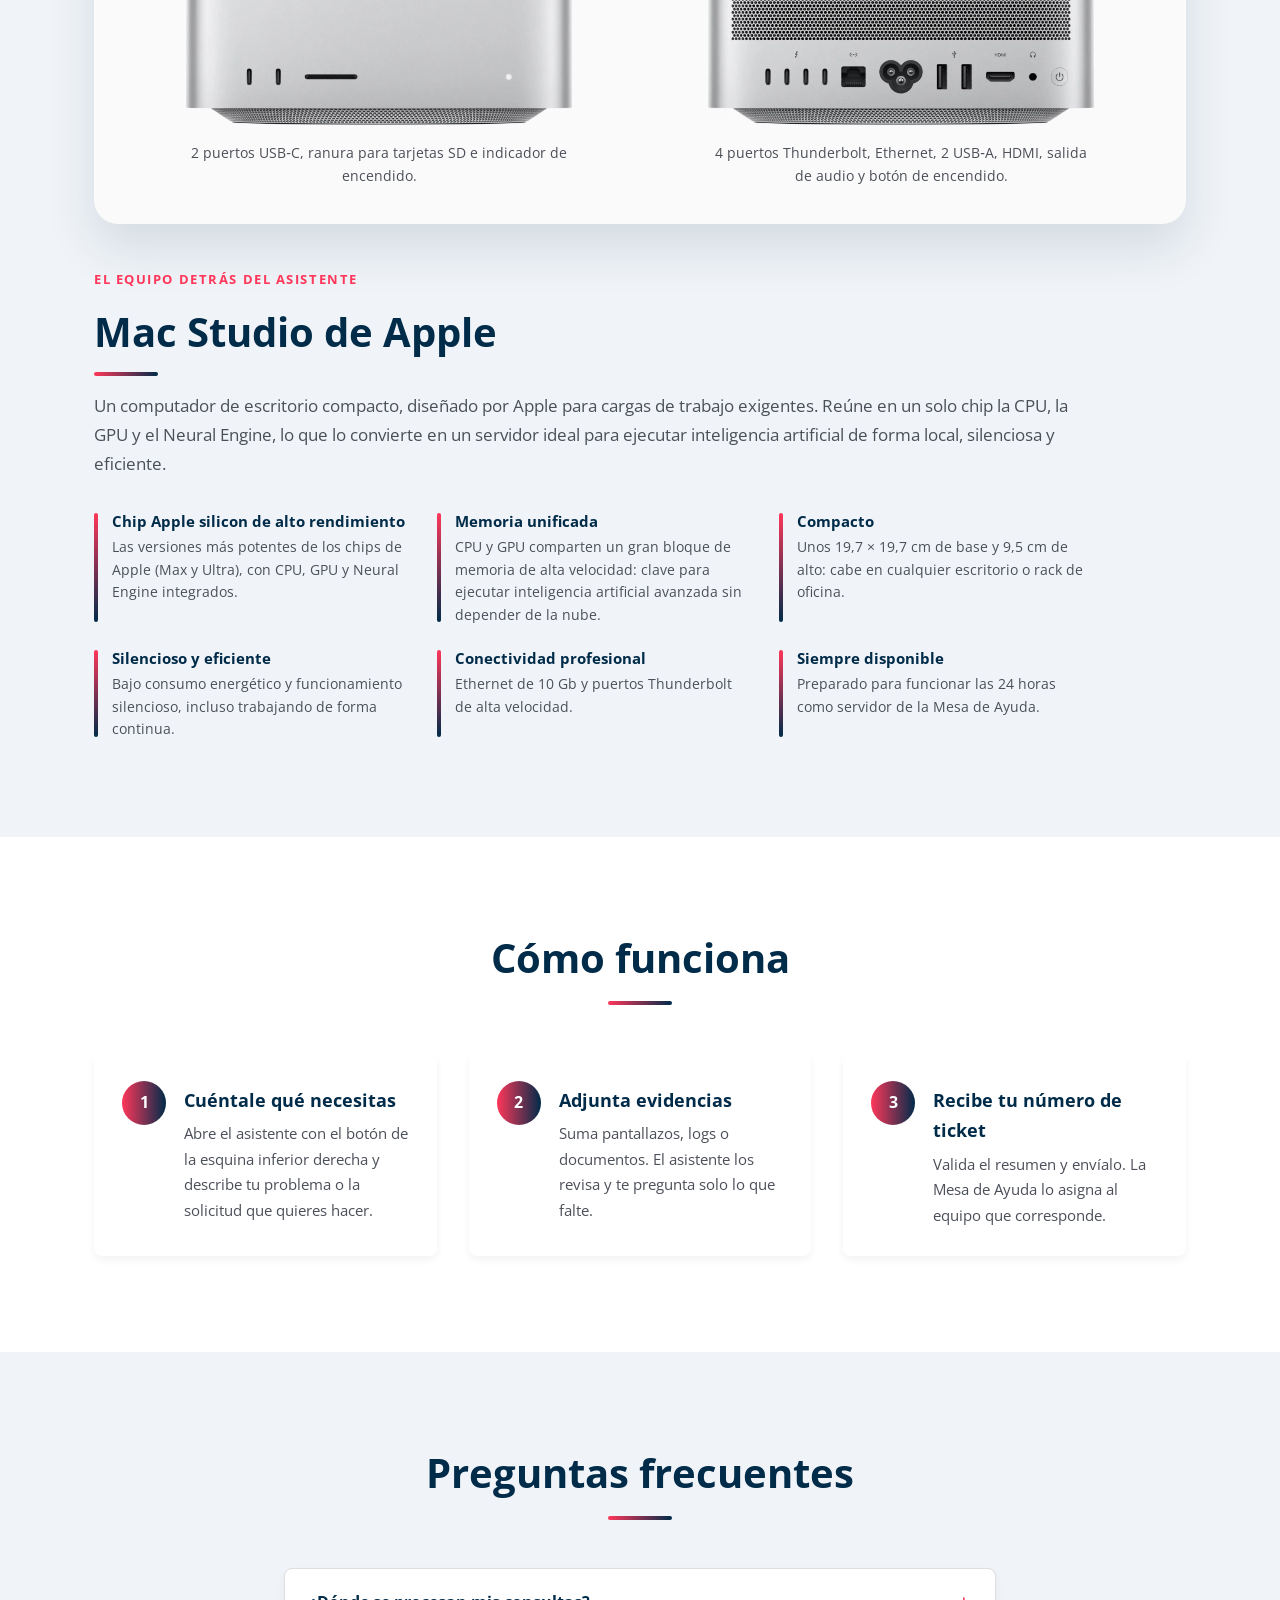
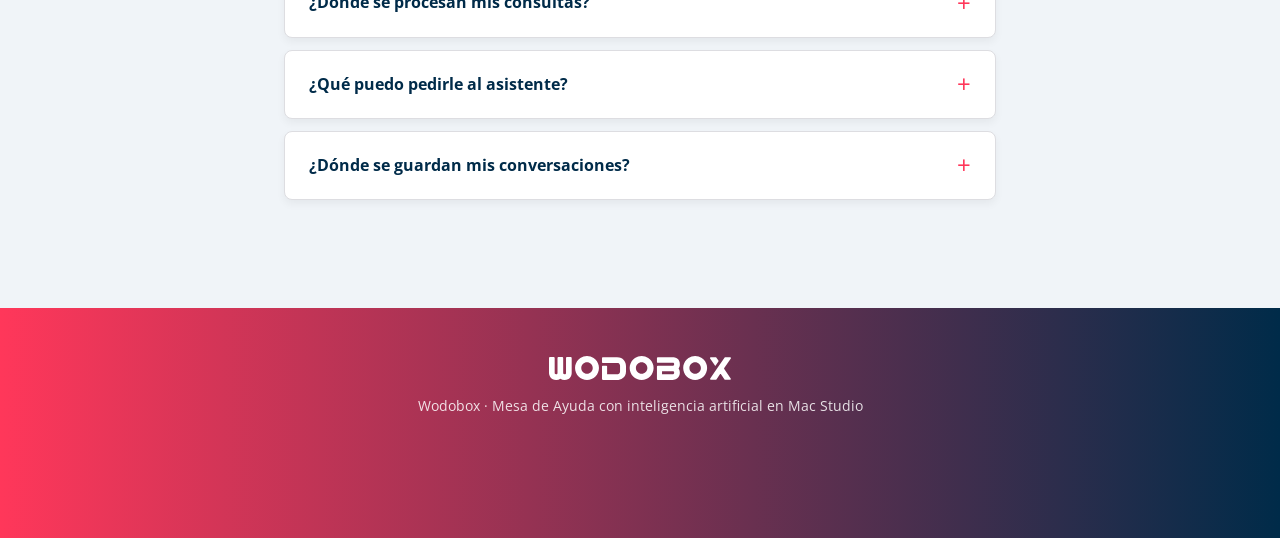
==== commit a1183e56: "Vistas frontal y trasera del Mac Studio - Imágenes de producto a todo el ancho de la sección, lado a" ====
--- a/index.html
+++ b/index.html
@@ -78,7 +78,7 @@
     </section>
 
     <section id="mac-studio" class="section alt">
-      <div class="container studio">
+      <div class="container studio wide">
         <div class="studio-text">
           <p class="eyebrow">El equipo detrás del asistente</p>
           <h2>Mac Studio de Apple</h2>
@@ -92,11 +92,18 @@
             <li><b>Siempre disponible</b><span>Preparado para funcionar las 24 horas como servidor de la Mesa de Ayuda.</span></li>
           </ul>
         </div>
-        <figure class="studio-art">
-          <img src="img/mac-studio.jpg" srcset="img/mac-studio-800.jpg 800w, img/mac-studio.jpg 1200w" sizes="(max-width: 900px) 90vw, 460px"
-               alt="Mac Studio de Apple sobre un escritorio" width="1200" height="800" loading="lazy">
-          <figcaption>Foto: <a href="https://unsplash.com/photos/3l9lH2GtgBU" target="_blank" rel="noopener">Joey Banks</a> en <a href="https://unsplash.com" target="_blank" rel="noopener">Unsplash</a></figcaption>
-        </figure>
+        <div class="studio-art studio-views">
+          <figure>
+            <span class="view-tag">Vista frontal</span>
+            <img src="img/mac-studio-frontal.webp" alt="Mac Studio de Apple, vista frontal" width="1660" height="644" loading="lazy">
+            <figcaption>2 puertos USB‑C, ranura para tarjetas SD e indicador de encendido.</figcaption>
+          </figure>
+          <figure>
+            <span class="view-tag">Vista trasera</span>
+            <img src="img/mac-studio-trasera.webp" alt="Mac Studio de Apple, vista trasera con sus puertos" width="1660" height="644" loading="lazy">
+            <figcaption>4 puertos Thunderbolt, Ethernet, 2 USB‑A, HDMI, salida de audio y botón de encendido.</figcaption>
+          </figure>
+        </div>
         </div>
       </div>
     </section>
--- a/css/site.css
+++ b/css/site.css
@@ -141,6 +141,19 @@
 .studio-art img { display: block; width: 100%; height: auto; border-radius: 16px; box-shadow: 0 24px 50px rgba(0, 43, 73, .22); }
 .studio-art figcaption { margin-top: 10px; font-size: 12px; color: var(--muted); text-align: right; }
 .studio-art figcaption a { color: inherit; }
+/* variante con imagen de producto panorámica: imagen arriba a todo el ancho, texto debajo */
+.studio.wide { grid-template-columns: minmax(0, 1fr); gap: 44px; }
+.studio.wide .studio-art { order: -1; background: #fafafa; border-radius: 24px; padding: 48px 40px 36px; box-shadow: 0 24px 50px rgba(0, 43, 73, .12); }
+.studio.wide .studio-art img { border-radius: 0; box-shadow: none; max-width: 900px; margin: 0 auto; }
+.studio-views { display: grid; grid-template-columns: repeat(2, minmax(0, 1fr)); gap: 32px; }
+.studio-views figure { margin: 0; display: flex; flex-direction: column; align-items: center; text-align: center; }
+.view-tag { display: inline-block; margin-bottom: 18px; padding: 6px 16px; border-radius: 800px; background: var(--accent-soft); color: var(--coral); font-size: 12px; font-weight: 700; letter-spacing: .08em; text-transform: uppercase; }
+.studio-views figcaption { margin-top: 16px; font-size: 14px; color: #4b4f58; max-width: 380px; text-align: center; }
+@media (max-width: 760px) { .studio-views { grid-template-columns: minmax(0, 1fr); gap: 36px; } }
+.studio.wide .studio-text { max-width: 1000px; }
+.studio.wide .specs { grid-template-columns: repeat(3, minmax(0, 1fr)); }
+@media (max-width: 900px) { .studio.wide .specs { grid-template-columns: repeat(2, minmax(0, 1fr)); } .studio.wide .studio-art { padding: 28px 20px 20px; } }
+@media (max-width: 560px) { .studio.wide .specs { grid-template-columns: minmax(0, 1fr); } }
 @media (max-width: 900px) {
   .studio { grid-template-columns: minmax(0, 1fr); gap: 32px; }
   .studio-art { order: -1; }
